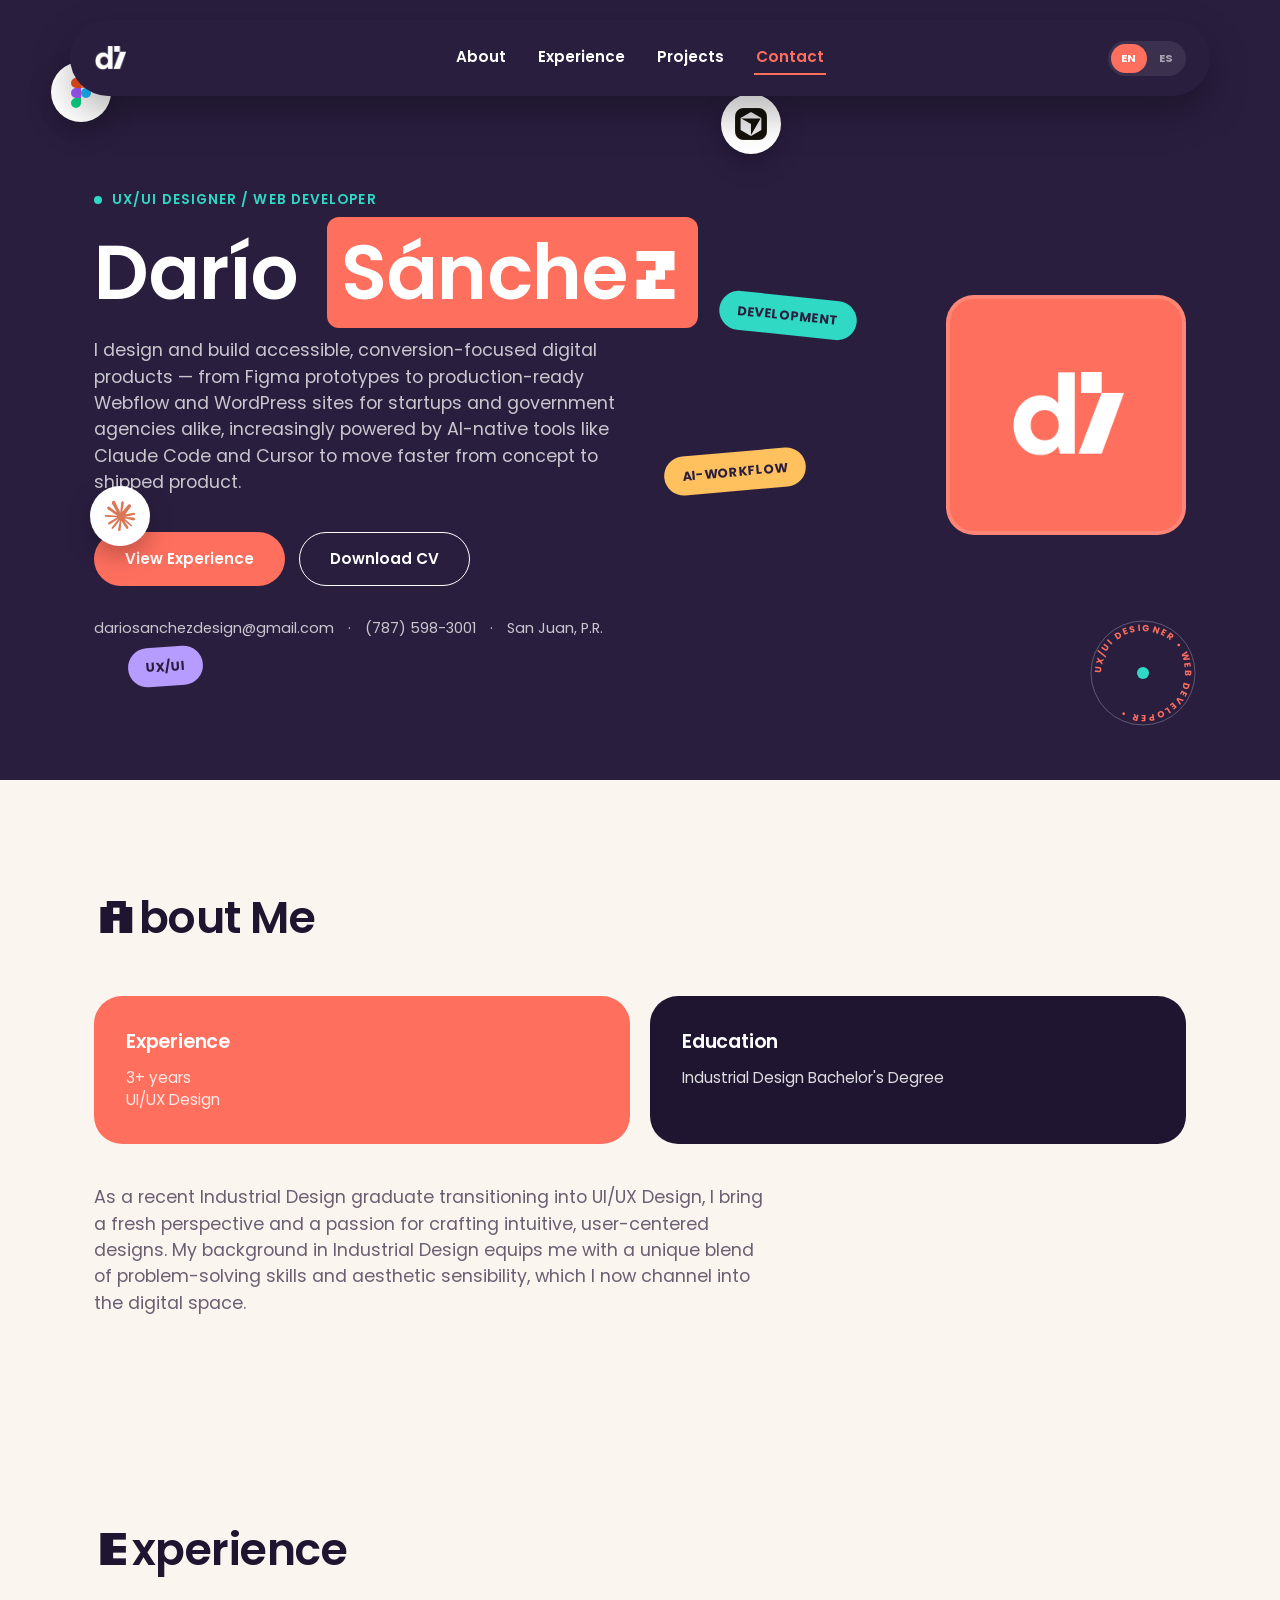
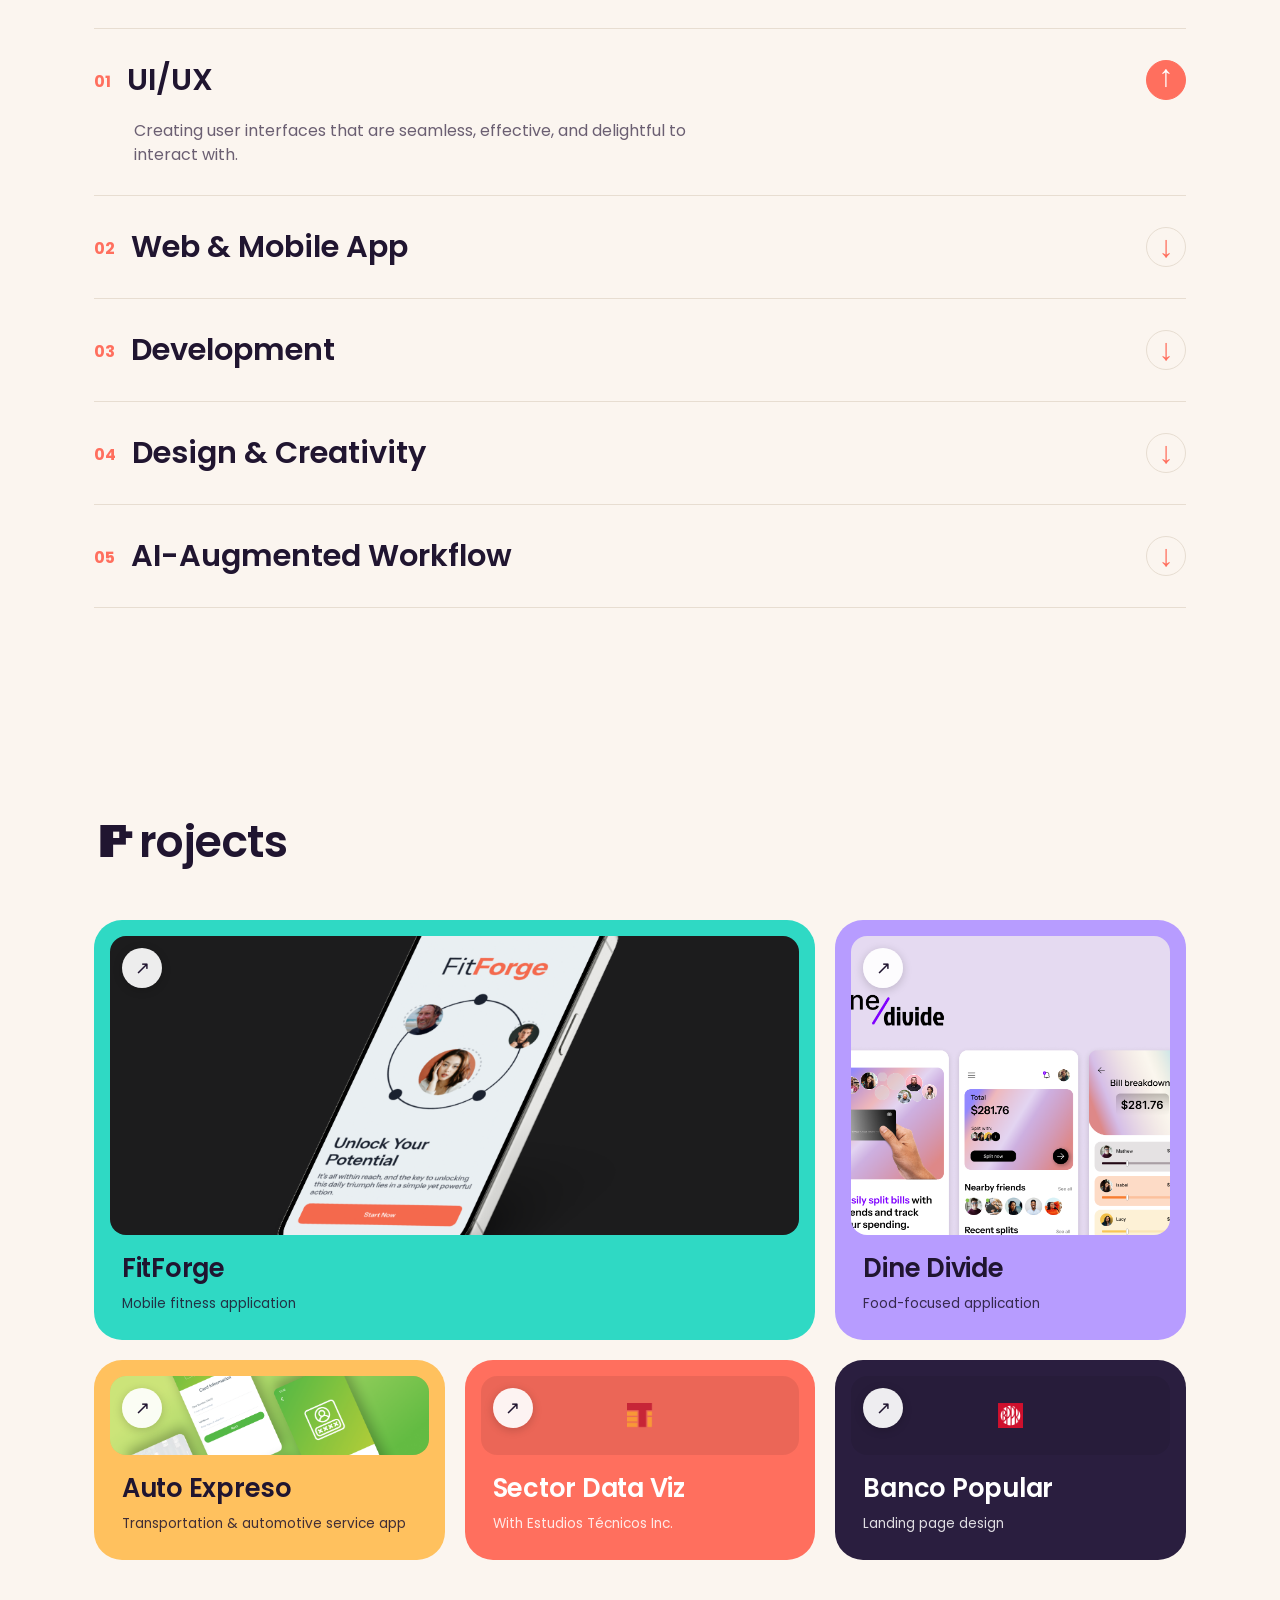
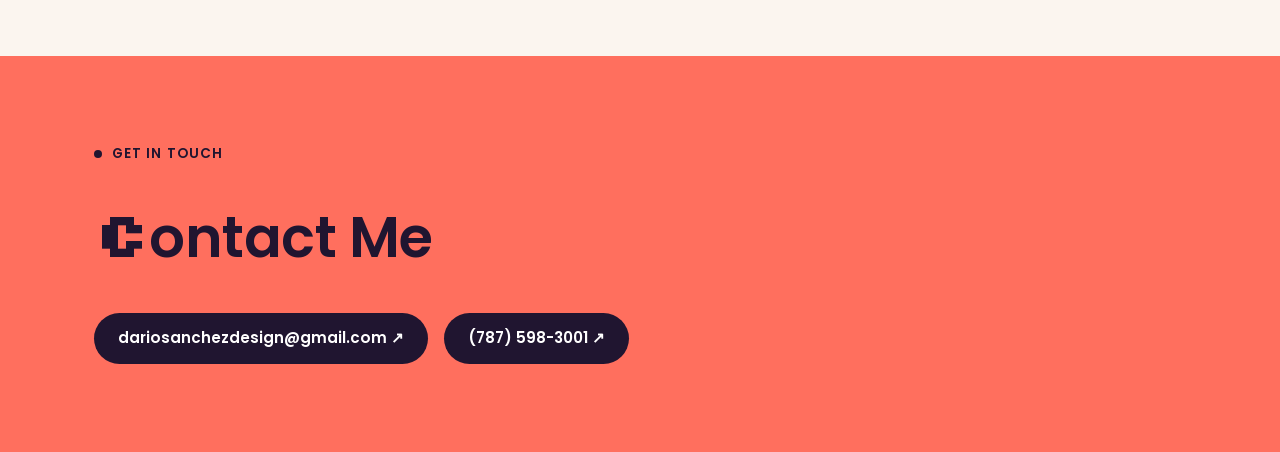
==== index.html @ 2b6761ba "Update experience stat to 3+ years" ====
<!DOCTYPE html>
<html lang="en">
<head>
<meta charset="UTF-8">
<meta name="viewport" content="width=device-width, initial-scale=1.0">
<title>Darío Sánchez — UX/UI Designer &amp; Web Developer</title>
<meta name="description" content="Portfolio of Darío Sánchez, UX/UI Designer and Web Developer.">
<link rel="icon" href="assets/logo.png">
<link rel="preconnect" href="https://fonts.googleapis.com">
<link rel="preconnect" href="https://fonts.gstatic.com" crossorigin>
<link href="https://fonts.googleapis.com/css2?family=Poppins:wght@400;500;600;700;800&family=Silkscreen:wght@400;700&display=swap" rel="stylesheet">
<link rel="stylesheet" href="css/style.css">
</head>
<body>

<header class="site-header" id="top">
  <div class="container header-inner">
    <a href="#top" class="logo"><img src="assets/logo.png" alt="Darío Sánchez logo"></a>
    <nav class="nav" id="nav">
      <a href="#about" data-nav data-i18n="nav.about" data-i18n-roll><span class="nav-clip"><span class="nav-roll"><span class="nav-line">About</span><span class="nav-line nav-line--dim">About</span></span></span></a>
      <a href="#experience" data-nav data-i18n="nav.experience" data-i18n-roll><span class="nav-clip"><span class="nav-roll"><span class="nav-line">Experience</span><span class="nav-line nav-line--dim">Experience</span></span></span></a>
      <a href="#projects" data-nav data-i18n="nav.projects" data-i18n-roll><span class="nav-clip"><span class="nav-roll"><span class="nav-line">Projects</span><span class="nav-line nav-line--dim">Projects</span></span></span></a>
      <a href="#contact" data-nav data-i18n="nav.contact" data-i18n-roll><span class="nav-clip"><span class="nav-roll"><span class="nav-line">Contact</span><span class="nav-line nav-line--dim">Contact</span></span></span></a>
    </nav>
    <div class="header-actions">
      <div class="lang-switch" role="group" aria-label="Language">
        <button type="button" class="lang-btn active" data-lang="en">EN</button>
        <button type="button" class="lang-btn" data-lang="es">ES</button>
      </div>
      <button class="menu-toggle" id="menuToggle" aria-label="Toggle menu" aria-expanded="false">
        <span></span><span></span><span></span>
      </button>
    </div>
  </div>
</header>

<main>
  <section class="hero">
    <div class="container hero-grid">
      <div class="hero-content">
        <p class="eyebrow"><span class="dot"></span><span data-i18n="hero.eyebrow">UX/UI Designer / Web Developer</span></p>
        <h1>Darío <span class="highlight">Sánche<span class="win95-letter">z</span></span></h1>
        <p class="hero-copy" data-i18n="hero.copy">
          I design and build accessible, conversion-focused digital products — from Figma
          prototypes to production-ready Webflow and WordPress sites for startups and
          government agencies alike, increasingly powered by AI-native tools like Claude
          Code and Cursor to move faster from concept to shipped product.
        </p>
        <div class="hero-actions">
          <a class="btn btn-primary" href="#experience" data-i18n="hero.cta.experience">View Experience</a>
          <a class="btn btn-outline" href="assets/Dario-Sanchez-CV.pdf" target="_blank" rel="noopener" data-i18n="hero.cta.cv">Download CV</a>
        </div>
        <div class="hero-meta">
          <a href="mailto:dariosanchezdesign@gmail.com">dariosanchezdesign@gmail.com</a>
          <span class="sep">·</span>
          <a href="tel:+17875983001">(787) 598-3001</a>
          <span class="sep">·</span>
          <span>San Juan, P.R.</span>
        </div>
      </div>
      <div class="hero-photo"><img src="assets/logo.png" alt="Darío Sánchez logo"></div>
    </div>

    <div aria-hidden="true">
      <span class="badge badge-icon badge-1"><img src="assets/icons/figma-logo.svg" alt=""></span>
      <span class="badge badge-icon badge-2"><img src="assets/icons/cursor-logo.svg" alt=""></span>
      <span class="badge badge-pill badge-3">UX/UI</span>
      <span class="badge badge-icon badge-4"><img src="assets/icons/claude-logo.svg" alt=""></span>
      <span class="badge badge-pill badge-5">DEVELOPMENT</span>
      <span class="badge badge-pill badge-6">AI-WORKFLOW</span>
      <div class="badge badge-circle">
        <svg viewBox="0 0 120 120">
          <circle class="ring" cx="60" cy="60" r="52"></circle>
          <circle class="core" cx="60" cy="60" r="6"></circle>
          <path id="circlePath" d="M60,60 m-42,0 a42,42 0 1,1 84,0 a42,42 0 1,1 -84,0" fill="none"></path>
          <text font-size="9" font-weight="700" letter-spacing="1.5">
            <textPath href="#circlePath">UX/UI DESIGNER • WEB DEVELOPER • </textPath>
          </text>
        </svg>
      </div>
    </div>
  </section>

  <section class="section" id="about">
    <div class="container">
      <h2 class="section-title" data-i18n="about.title" data-i18n-first><span class="win95-letter">A</span>bout Me</h2>
      <div class="about-grid">
        <div class="stat-card">
          <h3 data-i18n="about.stat.experience.title">Experience</h3>
          <p data-i18n="about.stat.experience.years">3+ years</p>
          <p data-i18n="about.stat.experience.role">UI/UX Design</p>
        </div>
        <div class="stat-card">
          <h3 data-i18n="about.stat.education.title">Education</h3>
          <p data-i18n="about.stat.education.degree">Industrial Design Bachelor's Degree</p>
        </div>
      </div>
      <p class="about-copy" data-i18n="about.copy">As a recent Industrial Design graduate transitioning into UI/UX Design, I bring a fresh perspective and a passion for crafting intuitive, user-centered designs. My background in Industrial Design equips me with a unique blend of problem-solving skills and aesthetic sensibility, which I now channel into the digital space.</p>
    </div>
  </section>

  <section class="section" id="experience">
    <div class="container">
      <h2 class="section-title" data-i18n="experience.title" data-i18n-first><span class="win95-letter">E</span>xperience</h2>
      <div class="services-list">
        <div class="service-item open">
          <button type="button" class="service-header" aria-expanded="true"><span><span class="index">01</span><span data-i18n="experience.01.title">UI/UX</span></span><span class="chev">↓</span></button>
          <div class="service-panel"><div class="service-body"><p data-i18n="experience.01.body">Creating user interfaces that are seamless, effective, and delightful to interact with.</p></div></div>
        </div>
        <div class="service-item">
          <button type="button" class="service-header" aria-expanded="false"><span><span class="index">02</span><span data-i18n="experience.02.title">Web &amp; Mobile App</span></span><span class="chev">↓</span></button>
          <div class="service-panel"><div class="service-body"><p data-i18n="experience.02.body">Turning concepts into outstanding web and mobile application experiences.</p></div></div>
        </div>
        <div class="service-item">
          <button type="button" class="service-header" aria-expanded="false"><span><span class="index">03</span><span data-i18n="experience.03.title">Development</span></span><span class="chev">↓</span></button>
          <div class="service-panel"><div class="service-body"><p data-i18n="experience.03.body">Realizing your vision through cutting-edge technology and modern design innovations.</p></div></div>
        </div>
        <div class="service-item">
          <button type="button" class="service-header" aria-expanded="false"><span><span class="index">04</span><span data-i18n="experience.04.title">Design &amp; Creativity</span></span><span class="chev">↓</span></button>
          <div class="service-panel"><div class="service-body"><p data-i18n="experience.04.body">Creating visually captivating designs that resonate with your audience.</p></div></div>
        </div>
        <div class="service-item">
          <button type="button" class="service-header" aria-expanded="false"><span><span class="index">05</span><span data-i18n="experience.05.title">AI-Augmented Workflow</span></span><span class="chev">↓</span></button>
          <div class="service-panel"><div class="service-body"><p data-i18n="experience.05.body">Pairing design craft with AI-native tools like Figma, Claude Code, and Cursor to move from idea to working product faster — without cutting corners on quality.</p></div></div>
        </div>
      </div>
    </div>
  </section>

  <section class="section" id="projects">
    <div class="container">
      <h2 class="section-title" data-i18n="projects.title" data-i18n-first><span class="win95-letter">P</span>rojects</h2>
      <div class="projects-grid">
        <a class="project-tile" href="projects/fitforge.html">
          <span class="tile-arrow">↗</span>
          <div class="tile-thumb"><img src="assets/projects/fitforge/frame-1.png" alt="FitForge app screen"></div>
          <div class="tile-text"><h3>FitForge</h3><p data-i18n="projects.fitforge.caption">Mobile fitness application</p></div>
        </a>
        <a class="project-tile" href="projects/dine-divide.html">
          <span class="tile-arrow">↗</span>
          <div class="tile-thumb"><img src="assets/projects/dine-divide/frame-1.png" alt="Dine Divide app screen"></div>
          <div class="tile-text"><h3>Dine Divide</h3><p data-i18n="projects.dinedivide.caption">Food-focused application</p></div>
        </a>
        <a class="project-tile" href="projects/auto-expreso.html">
          <span class="tile-arrow">↗</span>
          <div class="tile-thumb"><img src="assets/projects/auto-expreso/frame-1.png" alt="Auto Expreso app screen"></div>
          <div class="tile-text"><h3>Auto Expreso</h3><p data-i18n="projects.autoexpreso.caption">Transportation &amp; automotive service app</p></div>
        </a>
        <a class="project-tile" href="projects/sector-data-viz.html">
          <span class="tile-arrow">↗</span>
          <div class="tile-thumb contain"><img src="assets/projects/sector-data-viz/logo.webp" alt="Estudios Técnicos Inc. logo"></div>
          <div class="tile-text"><h3>Sector Data Viz</h3><p data-i18n="projects.sectordataviz.caption">With Estudios Técnicos Inc.</p></div>
        </a>
        <a class="project-tile" href="projects/banco-popular-landing-page.html">
          <span class="tile-arrow">↗</span>
          <div class="tile-thumb contain"><img src="assets/projects/banco-popular/icon.png" alt="Banco Popular logo"></div>
          <div class="tile-text"><h3>Banco Popular</h3><p data-i18n="projects.bancopopular.caption">Landing page design</p></div>
        </a>
      </div>
    </div>
  </section>
</main>

<footer class="site-footer" id="contact">
  <div class="container footer-inner">
    <p class="eyebrow" style="color: var(--ink);"><span class="dot" style="background: var(--ink);"></span><span data-i18n="footer.eyebrow">Get In Touch</span></p>
    <h2 data-i18n="footer.title" data-i18n-first><span class="win95-letter">C</span>ontact Me</h2>
    <div class="footer-links">
      <a href="mailto:dariosanchezdesign@gmail.com">dariosanchezdesign@gmail.com ↗</a>
      <a href="tel:+17875983001">(787) 598-3001 ↗</a>
    </div>
  </div>
</footer>

<script src="js/main.js"></script>
</body>
</html>
---- css/style.css ----
:root {
  --bg-dark: #2a1e3f;
  --bg-light: #fbf5ef;
  --surface: #ffffff;
  --ink: #201530;
  --text-muted: #6b5f72;
  --text-on-dark: rgba(255, 255, 255, 0.75);
  --border: #e7ddd1;

  --coral: #ff6f5e;
  --coral-dark: #e8503e;
  --teal: #2fd9c4;
  --lavender: #b79cff;
  --amber: #ffc15e;

  --radius-lg: 28px;
  --radius-md: 18px;
  --radius-pill: 999px;
  --container-w: 1140px;

  --font-sans: "Poppins", -apple-system, BlinkMacSystemFont, "Segoe UI", Roboto, Helvetica, Arial, sans-serif;
}

* { box-sizing: border-box; }

html {
  scroll-behavior: smooth;
}

body {
  margin: 0;
  background: var(--bg-light);
  color: var(--ink);
  font-family: var(--font-sans);
  line-height: 1.5;
  -webkit-font-smoothing: antialiased;
}

::selection {
  background: var(--coral);
  color: #fff;
}

.container {
  max-width: var(--container-w);
  margin: 0 auto;
  padding: 0 24px;
}

a {
  color: inherit;
  text-decoration: none;
}

h1, h2, h3 {
  margin: 0;
  font-weight: 600;
  letter-spacing: -0.01em;
}

ul { margin: 0; padding: 0; list-style: none; }

/* Header */
.site-header {
  position: fixed;
  top: 20px;
  left: 0;
  right: 0;
  margin: 0 auto;
  z-index: 50;
  width: calc(100% - 32px);
  max-width: var(--container-w);
  border-radius: var(--radius-pill);
  background: var(--bg-dark);
  box-shadow: 0 16px 40px rgba(0, 0, 0, 0.3);
}

.header-inner {
  display: grid;
  grid-template-columns: 1fr auto 1fr;
  align-items: center;
  height: 76px;
  gap: 32px;
}

.header-inner .logo {
  justify-self: start;
}

.header-actions {
  justify-self: end;
  display: flex;
  align-items: center;
  gap: 12px;
}

.lang-switch {
  display: flex;
  background: rgba(255, 255, 255, 0.08);
  border-radius: var(--radius-pill);
  padding: 3px;
  gap: 2px;
}

.lang-btn {
  border: none;
  background: none;
  color: rgba(255, 255, 255, 0.55);
  font-family: var(--font-sans);
  font-size: 0.7rem;
  font-weight: 700;
  letter-spacing: 0.02em;
  padding: 6px 10px;
  border-radius: var(--radius-pill);
  cursor: pointer;
  transition: background 0.15s ease, color 0.15s ease;
}

.lang-btn:hover {
  color: #fff;
}

.lang-btn.active {
  background: var(--coral);
  color: #fff;
}

.logo img {
  width: 32px;
  height: 32px;
  object-fit: contain;
  filter: invert(1);
  display: block;
}

.nav {
  display: flex;
  gap: 28px;
  justify-self: center;
}

.nav a {
  display: inline-block;
  color: #fff;
  font-size: 0.95rem;
  font-weight: 600;
  padding: 6px 2px;
  border-bottom: 2px solid transparent;
  transition: color 0.15s ease, border-color 0.15s ease;
}

.nav a.active {
  color: var(--coral);
  border-color: var(--coral);
}

.nav-clip {
  display: block;
  overflow: hidden;
  height: 1.3em;
  line-height: 1.3em;
}

.nav-roll {
  display: block;
  transition: transform 0.3s ease;
}

.nav-line {
  display: block;
  line-height: 1.3em;
}

.nav-line--dim {
  opacity: 0.6;
}

.nav a:hover .nav-roll {
  transform: translateY(-50%);
}

.menu-toggle {
  display: none;
  align-items: center;
  justify-content: center;
  gap: 4px;
  flex-direction: column;
  width: 40px;
  height: 40px;
  background: none;
  border: 1px solid rgba(255, 255, 255, 0.25);
  border-radius: var(--radius-md);
  cursor: pointer;
  padding: 0;
}

.menu-toggle span {
  width: 16px;
  height: 2px;
  background: #fff;
  border-radius: 1px;
}

/* Buttons */
.btn {
  display: inline-flex;
  align-items: center;
  justify-content: center;
  gap: 8px;
  padding: 15px 30px;
  border-radius: var(--radius-pill);
  font-size: 0.95rem;
  font-weight: 600;
  font-family: var(--font-sans);
  white-space: nowrap;
  border: 1.5px solid transparent;
  transition: transform 0.15s ease, background 0.15s ease, opacity 0.15s ease;
}

.btn:hover { transform: translateY(-2px); }

.btn-primary {
  background: var(--coral);
  color: #fff;
}
.btn-primary:hover { background: var(--coral-dark); }

.btn-outline {
  border-color: currentColor;
  color: inherit;
}

/* Hero */
.hero {
  position: relative;
  background: var(--bg-dark);
  color: #fff;
  padding: 190px 0 140px;
  overflow: hidden;
}

main > .section:first-child {
  padding-top: 140px;
}

.hero-grid {
  display: flex;
  align-items: center;
  justify-content: space-between;
  gap: 48px;
  position: relative;
  z-index: 2;
}

.hero-content {
  flex: 1;
  min-width: 0;
}

.eyebrow {
  display: flex;
  align-items: center;
  color: var(--teal);
  font-size: 0.85rem;
  font-weight: 600;
  text-transform: uppercase;
  letter-spacing: 0.08em;
  margin: 0 0 20px;
}

.eyebrow .dot {
  width: 8px;
  height: 8px;
  border-radius: 50%;
  background: var(--teal);
  margin-right: 10px;
}

.hero h1 {
  font-size: clamp(2.75rem, 6.5vw, 4.75rem);
  line-height: 1.05;
  font-weight: 600;
  margin-bottom: 24px;
}

.hero h1 .highlight {
  background: var(--coral);
  padding: 2px 14px;
  margin-left: 0.15em;
  border-radius: 12px;
  box-decoration-break: clone;
  -webkit-box-decoration-break: clone;
}

.win95-letter {
  font-family: "Silkscreen", monospace;
  font-weight: 700;
  font-size: 1.15em;
}

.hero h1 .win95-letter {
  font-size: 1em;
}

.hero-copy {
  max-width: 540px;
  color: var(--text-on-dark);
  font-size: 1.1rem;
  margin: 0 0 36px;
}

.hero-actions {
  display: flex;
  gap: 14px;
  flex-wrap: wrap;
  margin-bottom: 32px;
}

.hero-meta {
  color: var(--text-on-dark);
  font-size: 0.9rem;
}

.hero-meta a { transition: color 0.15s ease; }
.hero-meta a:hover { color: var(--teal); }

.hero-meta .sep {
  margin: 0 10px;
}

.hero-photo {
  flex: none;
  width: 240px;
  height: 240px;
  border-radius: var(--radius-lg);
  display: flex;
  align-items: center;
  justify-content: center;
  background: var(--coral);
  border: 4px solid rgba(255, 255, 255, 0.15);
}

.hero-photo img {
  width: 50%;
  height: 50%;
  object-fit: contain;
  filter: brightness(0) invert(1);
  display: block;
}

/* Decorative badges */
.badge {
  position: absolute;
  z-index: 5;
  user-select: none;
  pointer-events: none;
}

.badge-pill {
  display: inline-flex;
  align-items: center;
  padding: 10px 18px;
  border-radius: var(--radius-pill);
  font-size: 0.8rem;
  font-weight: 700;
  letter-spacing: 0.03em;
}

.badge-icon {
  width: 60px;
  height: 60px;
  border-radius: 50%;
  background: #fff;
  display: flex;
  align-items: center;
  justify-content: center;
  padding: 14px;
  box-shadow: 0 10px 24px rgba(0, 0, 0, 0.25);
}

.badge-icon img {
  width: 100%;
  height: 100%;
  object-fit: contain;
  display: block;
}

.badge-1 { top: 8%; left: 4%; }
.badge-2 { top: 12%; right: 39%; }
.badge-3 { bottom: 12%; left: 10%; transform: rotate(-4deg); background: var(--lavender); color: var(--bg-dark); }
.badge-4 { bottom: 30%; left: 7%; }
.badge-5 { top: 38%; right: 33%; transform: rotate(6deg); background: var(--teal); color: var(--bg-dark); }
.badge-6 { top: 58%; right: 37%; transform: rotate(-5deg); background: var(--amber); color: var(--bg-dark); }

.badge:not(.badge-circle) {
  pointer-events: auto;
}

.badge:not(.badge-circle):hover {
  animation: badge-wiggle 0.5s ease;
}

@keyframes badge-wiggle {
  0% { transform: rotate(0deg) scale(1); }
  30% { transform: rotate(-14deg) scale(1.08); }
  60% { transform: rotate(10deg) scale(1.06); }
  100% { transform: rotate(0deg) scale(1); }
}

.badge-circle {
  width: 120px;
  height: 120px;
  bottom: 6%;
  right: 6%;
  animation: spin 18s linear infinite;
}

.badge-circle svg { width: 100%; height: 100%; }
.badge-circle text { fill: var(--coral); }
.badge-circle circle.ring { fill: none; stroke: rgba(255, 255, 255, 0.25); stroke-width: 1; }
.badge-circle circle.core { fill: var(--teal); }

@keyframes spin {
  from { transform: rotate(0deg); }
  to { transform: rotate(360deg); }
}

@media (prefers-reduced-motion: reduce) {
  .badge-circle { animation: none; }
}

/* Sections */
.section {
  padding: 96px 0;
}

.section-title {
  font-size: clamp(2rem, 5vw, 2.75rem);
  margin-bottom: 44px;
}

/* About stat cards */
.about-grid {
  display: grid;
  grid-template-columns: repeat(2, 1fr);
  gap: 20px;
  margin-bottom: 40px;
}

.stat-card {
  border-radius: var(--radius-lg);
  padding: 32px;
  color: #fff;
}

.stat-card:nth-child(1) { background: var(--coral); }
.stat-card:nth-child(2) { background: var(--ink); }

.stat-card h3 {
  font-size: 1.2rem;
  margin-bottom: 10px;
}

.stat-card p {
  margin: 0;
  opacity: 0.85;
  font-size: 0.95rem;
}

.about-copy {
  max-width: 680px;
  color: var(--text-muted);
  font-size: 1.1rem;
  margin: 0;
}

/* Services accordion */
.services-list {
  border-top: 1px solid var(--border);
}

.service-item {
  border-bottom: 1px solid var(--border);
  padding: 28px 0;
}

.service-header {
  display: flex;
  align-items: center;
  justify-content: space-between;
  gap: 20px;
  width: 100%;
  border: none;
  background: none;
  padding: 0;
  font-family: var(--font-sans);
  font-size: clamp(1.3rem, 3vw, 1.9rem);
  font-weight: 600;
  color: inherit;
  cursor: pointer;
  text-align: left;
  transition: padding-left 0.2s ease, color 0.2s ease;
}

.service-item:not(.open) .service-header:hover {
  padding-left: 10px;
  color: var(--coral);
}

.service-item:not(.open) .service-header:hover .chev {
  border-color: var(--coral);
  color: var(--coral);
}

.service-item .index {
  color: var(--coral);
  font-weight: 700;
  margin-right: 16px;
  font-size: 1rem;
  vertical-align: middle;
}

.service-item .chev {
  flex: none;
  width: 40px;
  height: 40px;
  border-radius: 50%;
  border: 1.5px solid var(--border);
  display: flex;
  align-items: center;
  justify-content: center;
  color: var(--coral);
  transition: transform 0.2s ease, background 0.2s ease, color 0.2s ease;
}

.service-item.open .chev {
  transform: rotate(180deg);
  background: var(--coral);
  color: #fff;
  border-color: var(--coral);
}

.service-panel {
  display: grid;
  grid-template-rows: 0fr;
  transition: grid-template-rows 0.35s ease;
}

.service-item.open .service-panel {
  grid-template-rows: 1fr;
}

.service-body {
  overflow: hidden;
  min-height: 0;
}

.service-body p {
  padding: 16px 0 0 40px;
  margin: 0;
  color: var(--text-muted);
  font-size: 1rem;
  max-width: 640px;
  opacity: 0;
  transform: translateY(-6px);
  transition: opacity 0.25s ease 0.05s, transform 0.25s ease 0.05s;
}

.service-item.open .service-body p {
  opacity: 1;
  transform: translateY(0);
}

/* Projects masonry */
.projects-grid {
  display: grid;
  grid-template-columns: repeat(3, 1fr);
  grid-auto-rows: 200px;
  gap: 20px;
}

.project-tile {
  position: relative;
  border-radius: var(--radius-lg);
  padding: 16px;
  display: flex;
  flex-direction: column;
  color: #fff;
  overflow: hidden;
  transition: transform 0.3s ease, box-shadow 0.3s ease;
}

.project-tile:hover,
.project-tile:focus-visible {
  transform: translateY(-8px);
  box-shadow: 0 20px 40px rgba(32, 21, 48, 0.25);
}

.project-tile:hover .tile-thumb img {
  transform: scale(1.06);
}

.project-tile:hover .tile-arrow {
  transform: translate(3px, -3px);
}

.project-tile:nth-child(1) { grid-column: span 2; grid-row: span 2; background: var(--teal); color: var(--ink); }
.project-tile:nth-child(2) { grid-row: span 2; background: var(--lavender); color: var(--ink); }
.project-tile:nth-child(3) { background: var(--amber); color: var(--ink); }
.project-tile:nth-child(4) { background: var(--coral); }
.project-tile:nth-child(5) { background: var(--bg-dark); }

.tile-thumb {
  flex: 1;
  min-height: 0;
  border-radius: 16px;
  overflow: hidden;
  background: rgba(0, 0, 0, 0.08);
}

.tile-thumb img {
  width: 100%;
  height: 100%;
  object-fit: cover;
  display: block;
  transition: transform 0.4s ease;
}

.tile-thumb.contain {
  display: flex;
  align-items: center;
  justify-content: center;
  padding: 20px;
}

.tile-thumb.contain img {
  width: auto;
  height: auto;
  max-width: 65%;
  max-height: 65%;
  object-fit: contain;
}

.tile-arrow {
  position: absolute;
  top: 28px;
  left: 28px;
  z-index: 2;
  width: 40px;
  height: 40px;
  border-radius: 50%;
  background: rgba(255, 255, 255, 0.92);
  color: var(--ink);
  box-shadow: 0 2px 10px rgba(0, 0, 0, 0.18);
  display: flex;
  align-items: center;
  justify-content: center;
  font-size: 1.1rem;
  transition: transform 0.3s ease;
}

.project-tile:not(:has(.tile-thumb)) .tile-arrow {
  position: static;
  align-self: flex-start;
  background: none;
  border: 1.5px solid currentColor;
  color: inherit;
  box-shadow: none;
  margin-bottom: auto;
}

.tile-text {
  padding: 14px 12px 10px;
}

.project-tile h3 {
  font-size: clamp(1.2rem, 2.5vw, 1.6rem);
  margin: 0 0 6px;
}

.project-tile p {
  margin: 0;
  font-size: 0.85rem;
  opacity: 0.85;
}

/* Footer */
.site-footer {
  background: var(--coral);
  color: var(--ink);
  padding: 88px 0;
}

.footer-inner h2 {
  font-size: clamp(2.25rem, 6vw, 3.5rem);
  margin: 8px 0 32px;
}

.footer-links {
  display: flex;
  flex-wrap: wrap;
  gap: 16px;
}

.footer-links a {
  display: inline-flex;
  align-items: center;
  gap: 8px;
  background: var(--ink);
  color: #fff;
  font-size: 0.95rem;
  font-weight: 600;
  padding: 14px 24px;
  border-radius: var(--radius-pill);
  transition: transform 0.15s ease;
}

.footer-links a:hover { transform: translateY(-2px); }

/* Project detail pages */
.back-link {
  display: inline-flex;
  align-items: center;
  gap: 8px;
  color: var(--text-muted);
  font-size: 0.9rem;
  font-weight: 600;
  margin-bottom: 28px;
}

.back-link:hover { color: var(--ink); }

.project-detail-head {
  margin-bottom: 40px;
}

.project-detail-head h1 {
  font-size: clamp(2.25rem, 6vw, 3.25rem);
  margin-bottom: 12px;
}

.project-detail-head p {
  color: var(--text-muted);
  font-size: 1.05rem;
  margin: 0;
}

.placeholder-box {
  border: 1.5px dashed var(--border);
  border-radius: var(--radius-lg);
  padding: 64px 24px;
  text-align: center;
  color: var(--text-muted);
  font-size: 0.95rem;
  background: var(--surface);
}

.case-study-frames {
  display: flex;
  flex-direction: column;
  gap: 20px;
}

.case-study-frames img {
  display: block;
  width: 100%;
  height: auto;
  border-radius: var(--radius-lg);
}

/* Responsive */
@media (max-width: 860px) {
  .projects-grid { grid-template-columns: repeat(2, 1fr); }
  .project-tile:nth-child(1) { grid-column: span 2; }
  .project-tile:nth-child(2) { grid-column: span 2; grid-row: span 1; }
}

@media (max-width: 720px) {
  .header-inner {
    display: flex;
    justify-content: space-between;
  }

  .menu-toggle { display: flex; }

  .nav {
    position: fixed;
    left: 0;
    right: 0;
    bottom: 0;
    width: 100%;
    z-index: 60;
    display: flex;
    flex-direction: column;
    gap: 22px;
    background: var(--bg-dark);
    padding: 48px 32px calc(48px + env(safe-area-inset-bottom, 0px));
    border-radius: 28px 28px 0 0;
    box-shadow: 0 -20px 50px rgba(0, 0, 0, 0.35);
    transform: translateY(100%);
    transition: transform 0.35s ease;
    pointer-events: none;
  }

  .header-inner.menu-open .nav {
    transform: translateY(0);
    pointer-events: auto;
  }

  .nav a {
    font-size: 1.6rem;
  }

  .hero-grid { flex-direction: column; }
  .hero-photo { width: 160px; height: 160px; }
  .badge { display: none; }
  .about-grid { grid-template-columns: 1fr; }
  .projects-grid { grid-template-columns: 1fr; grid-auto-rows: 220px; }
  .project-tile:nth-child(1),
  .project-tile:nth-child(2) { grid-column: span 1; grid-row: span 1; }

  .hero h1 {
    white-space: nowrap;
    font-size: clamp(1.8rem, 9vw, 2.75rem);
  }
}
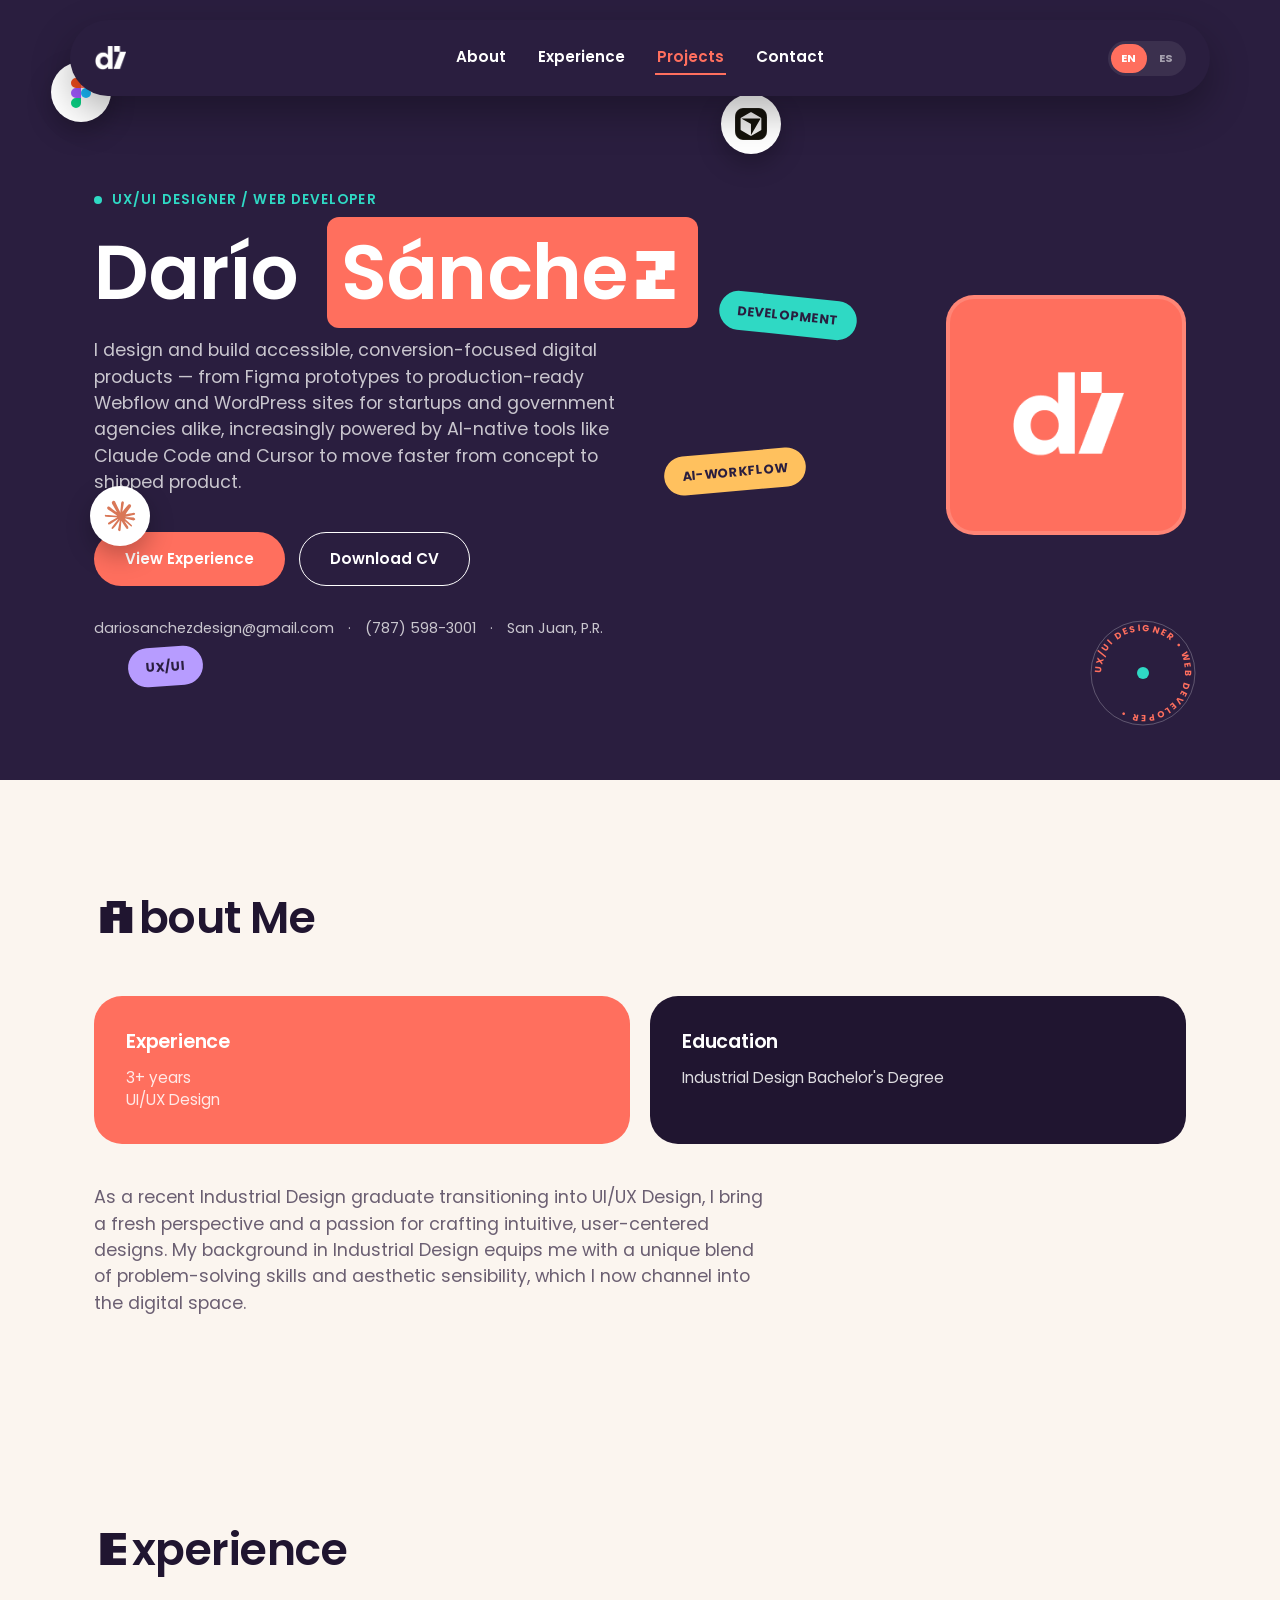
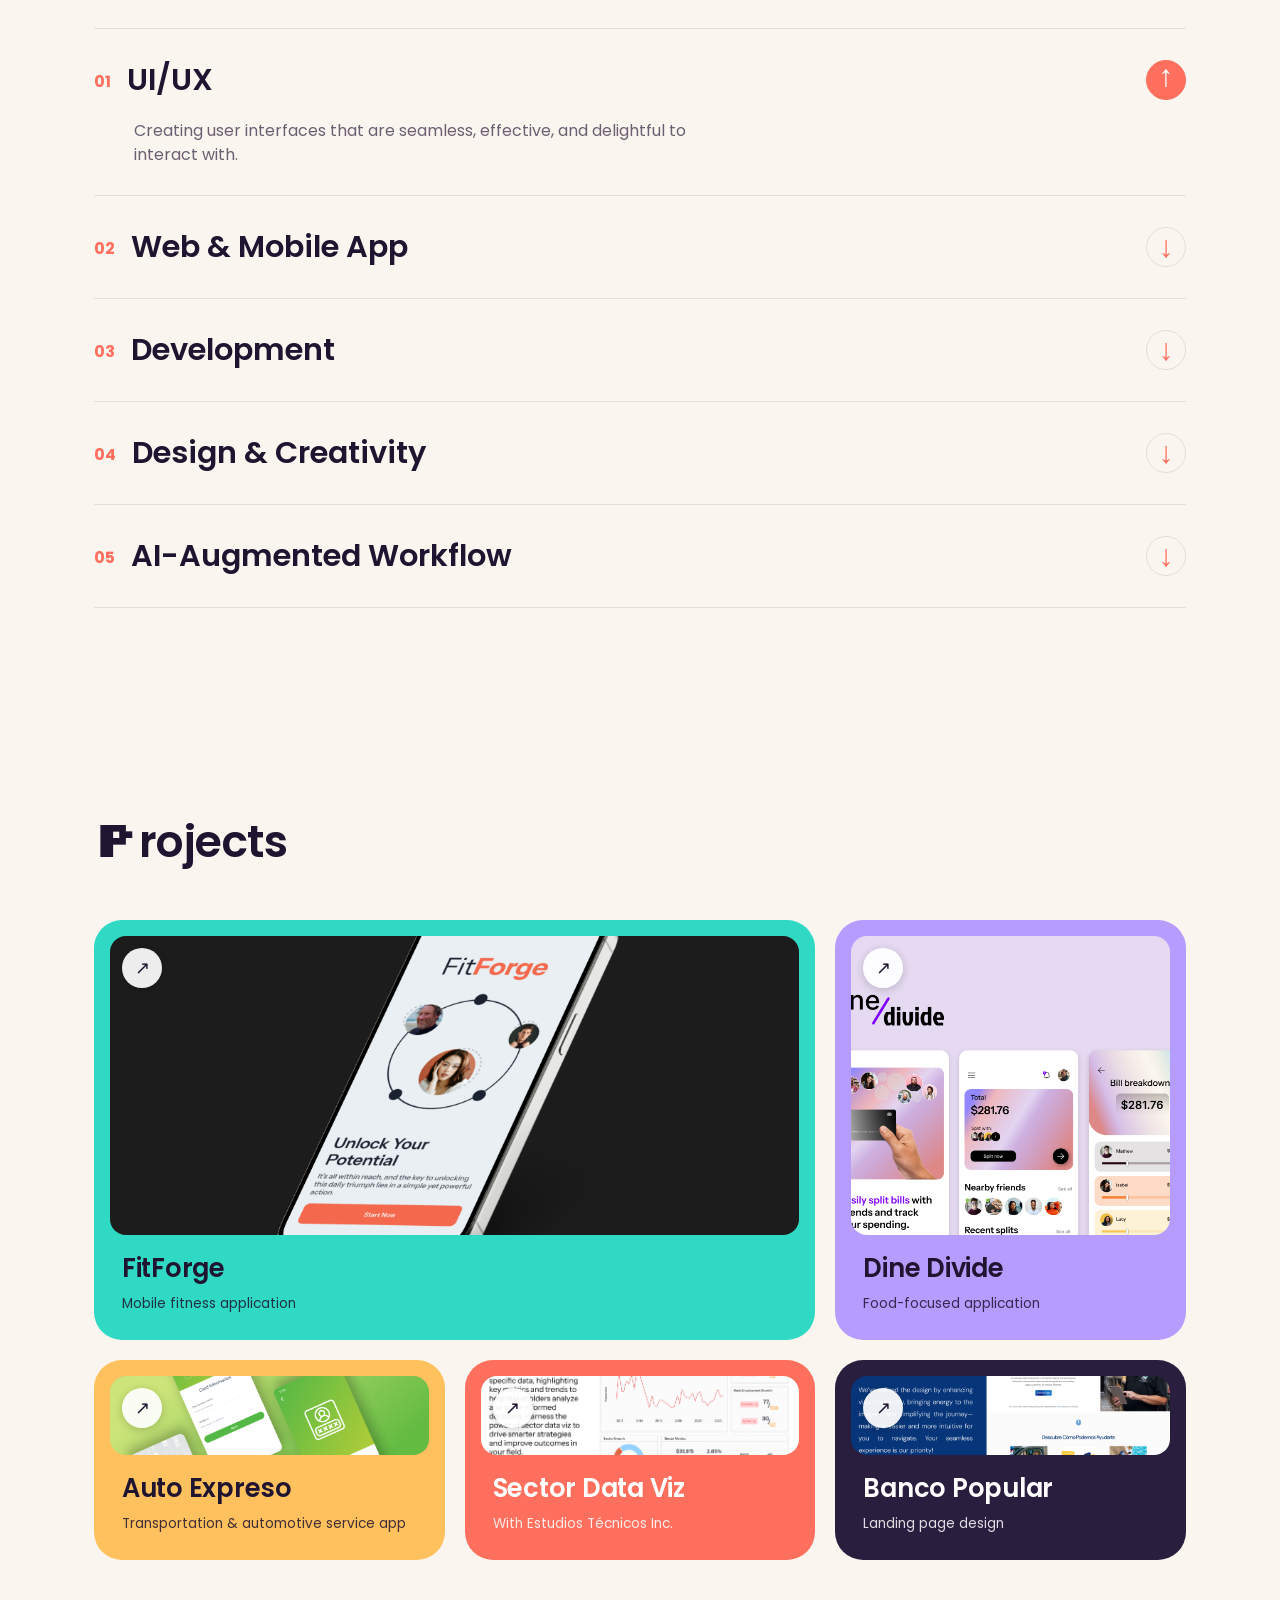
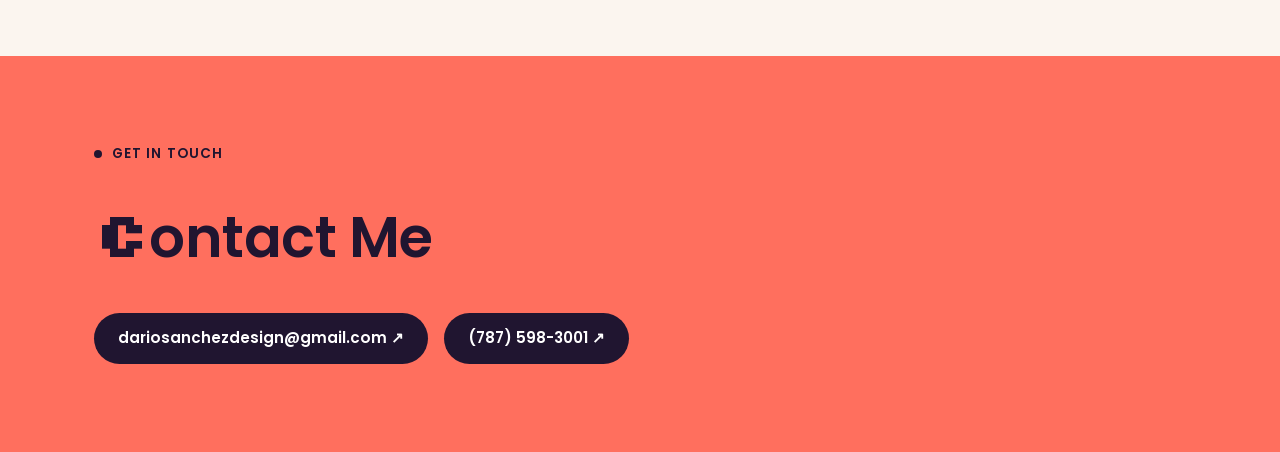
==== commit 3b05d43d: "Use real screenshot thumbnails for Sector Data Viz and Banco Popular cards" ====
--- a/index.html
+++ b/index.html
@@ -148,12 +148,12 @@
         </a>
         <a class="project-tile" href="projects/sector-data-viz.html">
           <span class="tile-arrow">↗</span>
-          <div class="tile-thumb contain"><img src="assets/projects/sector-data-viz/logo.webp" alt="Estudios Técnicos Inc. logo"></div>
+          <div class="tile-thumb"><img src="assets/projects/sector-data-viz/frame-2.png" alt="Sector Data Viz dashboard screen"></div>
           <div class="tile-text"><h3>Sector Data Viz</h3><p data-i18n="projects.sectordataviz.caption">With Estudios Técnicos Inc.</p></div>
         </a>
         <a class="project-tile" href="projects/banco-popular-landing-page.html">
           <span class="tile-arrow">↗</span>
-          <div class="tile-thumb contain"><img src="assets/projects/banco-popular/icon.png" alt="Banco Popular logo"></div>
+          <div class="tile-thumb"><img src="assets/projects/banco-popular/frame-2.png" alt="Banco Popular landing page screen"></div>
           <div class="tile-text"><h3>Banco Popular</h3><p data-i18n="projects.bancopopular.caption">Landing page design</p></div>
         </a>
       </div>
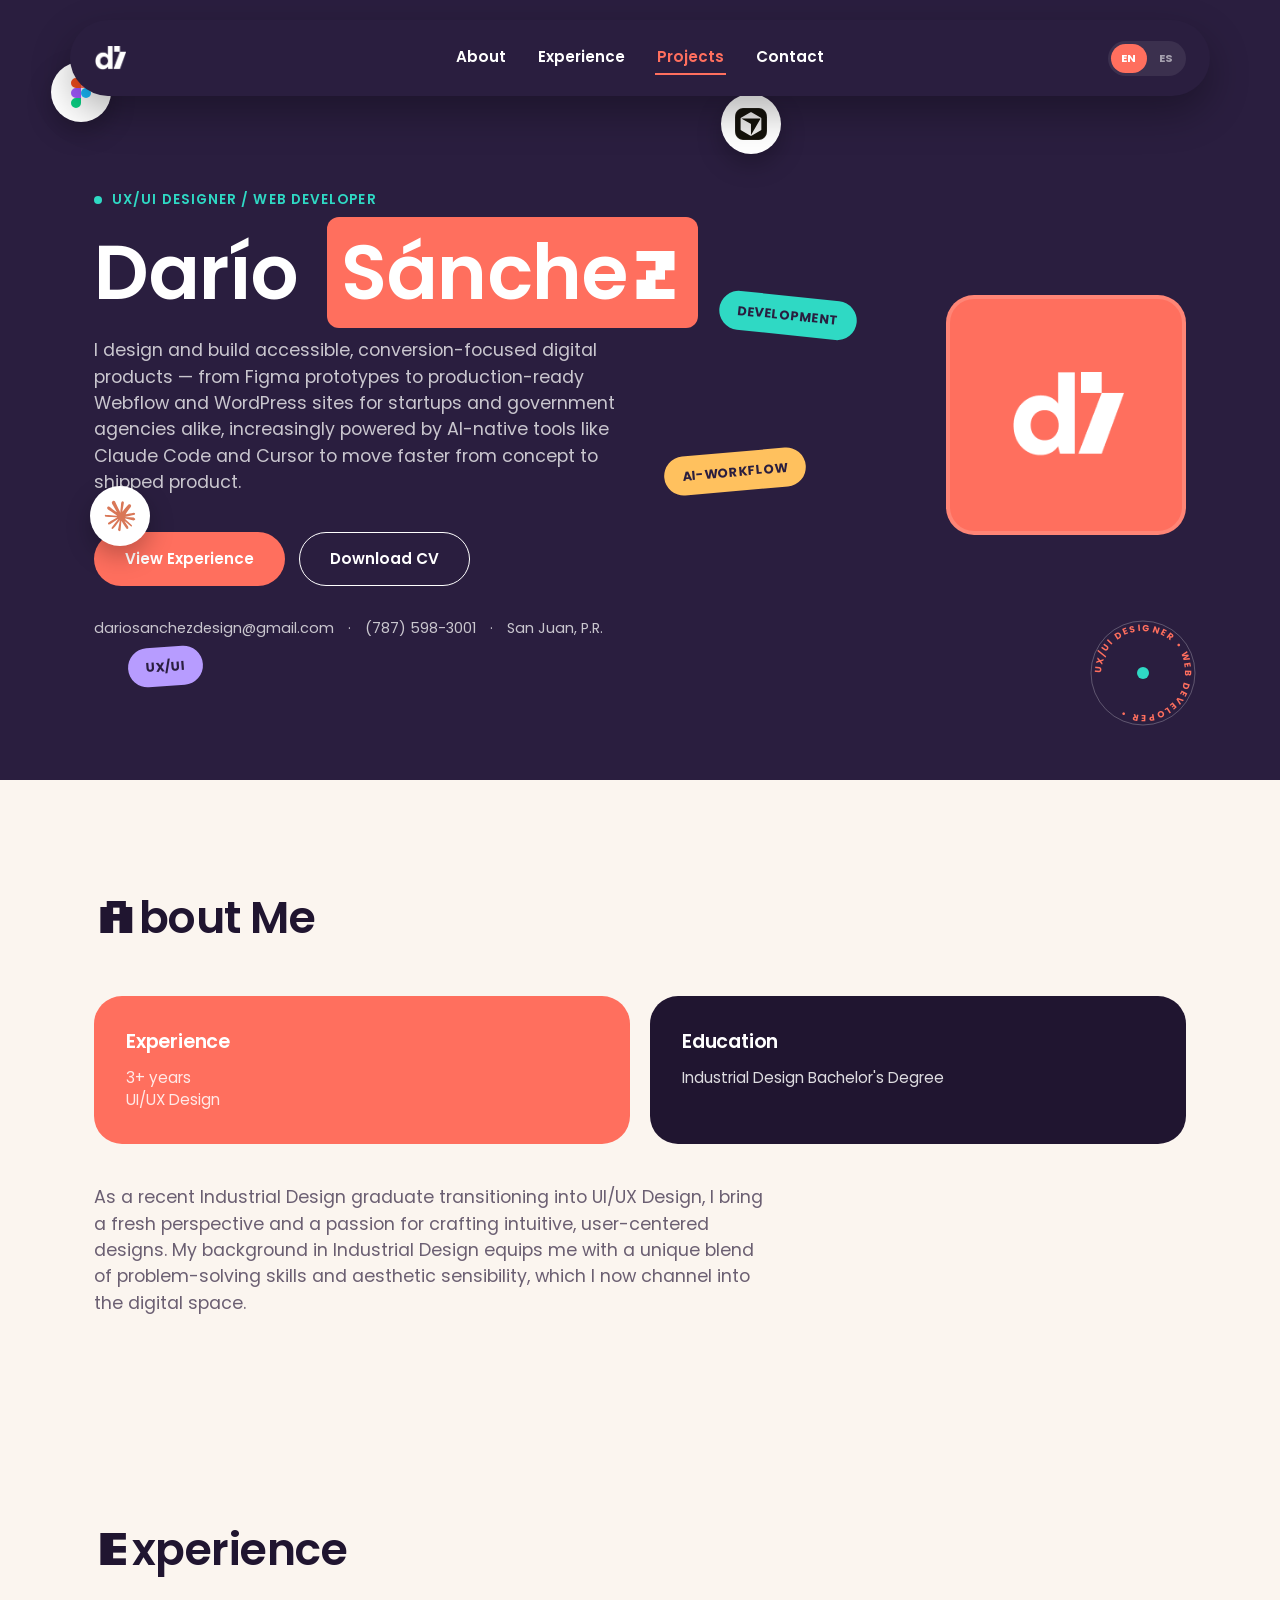
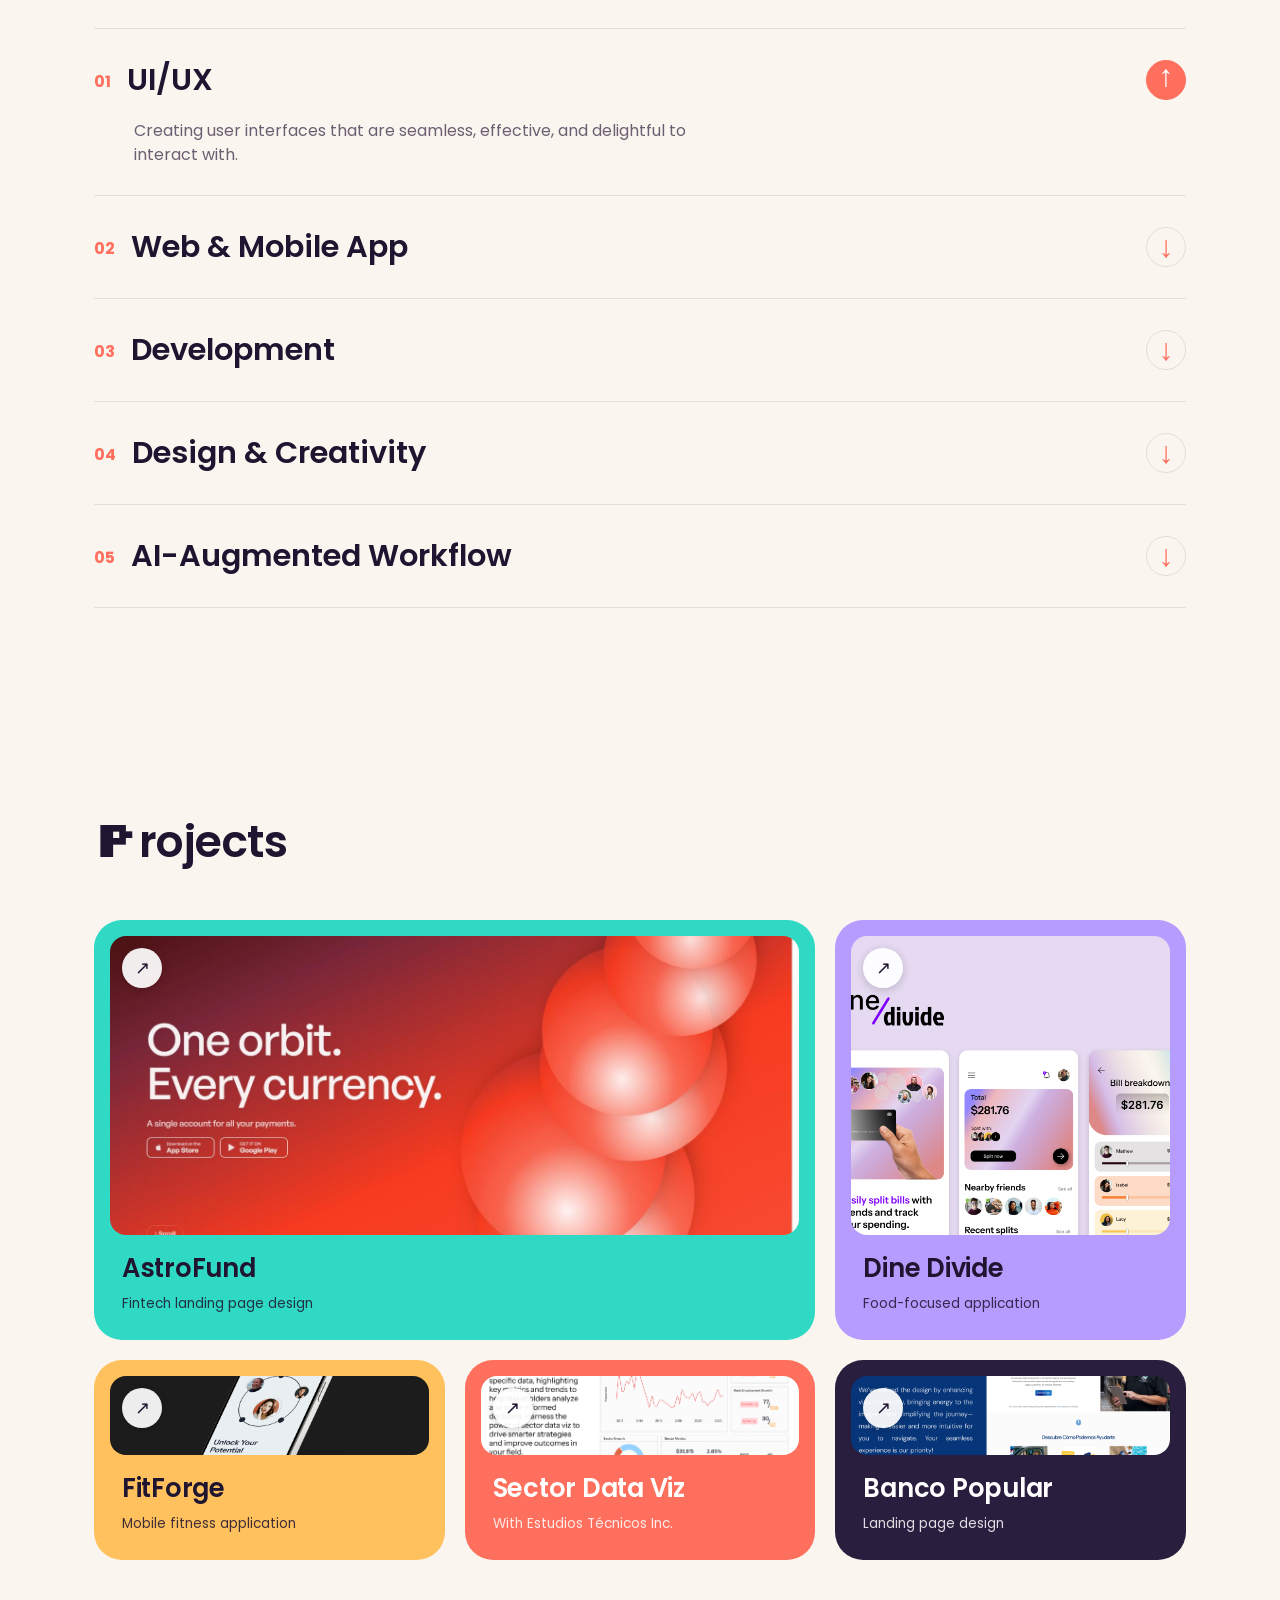
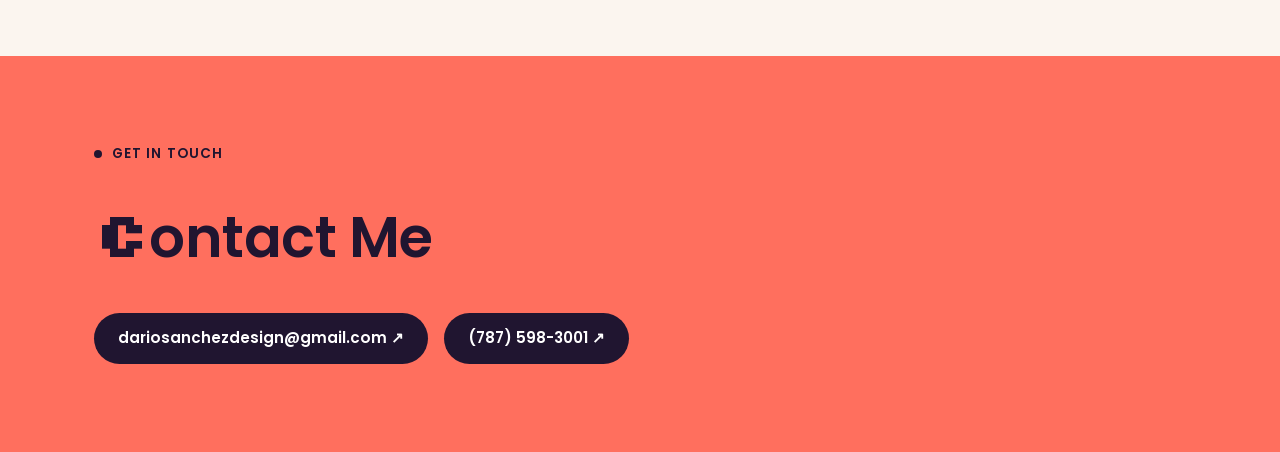
==== commit 3f3e95f2: "Replace Auto Expreso with AstroFund, swap with FitForge grid position" ====
--- a/index.html
+++ b/index.html
@@ -131,20 +131,20 @@
     <div class="container">
       <h2 class="section-title" data-i18n="projects.title" data-i18n-first><span class="win95-letter">P</span>rojects</h2>
       <div class="projects-grid">
-        <a class="project-tile" href="projects/fitforge.html">
+        <a class="project-tile" href="projects/astrofund.html">
           <span class="tile-arrow">↗</span>
-          <div class="tile-thumb"><img src="assets/projects/fitforge/frame-1.png" alt="FitForge app screen"></div>
-          <div class="tile-text"><h3>FitForge</h3><p data-i18n="projects.fitforge.caption">Mobile fitness application</p></div>
+          <div class="tile-thumb"><img src="assets/projects/astrofund/frame-1.jpg" alt="AstroFund hero screen"></div>
+          <div class="tile-text"><h3>AstroFund</h3><p data-i18n="projects.astrofund.caption">Fintech landing page design</p></div>
         </a>
         <a class="project-tile" href="projects/dine-divide.html">
           <span class="tile-arrow">↗</span>
           <div class="tile-thumb"><img src="assets/projects/dine-divide/frame-1.png" alt="Dine Divide app screen"></div>
           <div class="tile-text"><h3>Dine Divide</h3><p data-i18n="projects.dinedivide.caption">Food-focused application</p></div>
         </a>
-        <a class="project-tile" href="projects/auto-expreso.html">
+        <a class="project-tile" href="projects/fitforge.html">
           <span class="tile-arrow">↗</span>
-          <div class="tile-thumb"><img src="assets/projects/auto-expreso/frame-1.png" alt="Auto Expreso app screen"></div>
-          <div class="tile-text"><h3>Auto Expreso</h3><p data-i18n="projects.autoexpreso.caption">Transportation &amp; automotive service app</p></div>
+          <div class="tile-thumb"><img src="assets/projects/fitforge/frame-1.png" alt="FitForge app screen"></div>
+          <div class="tile-text"><h3>FitForge</h3><p data-i18n="projects.fitforge.caption">Mobile fitness application</p></div>
         </a>
         <a class="project-tile" href="projects/sector-data-viz.html">
           <span class="tile-arrow">↗</span>
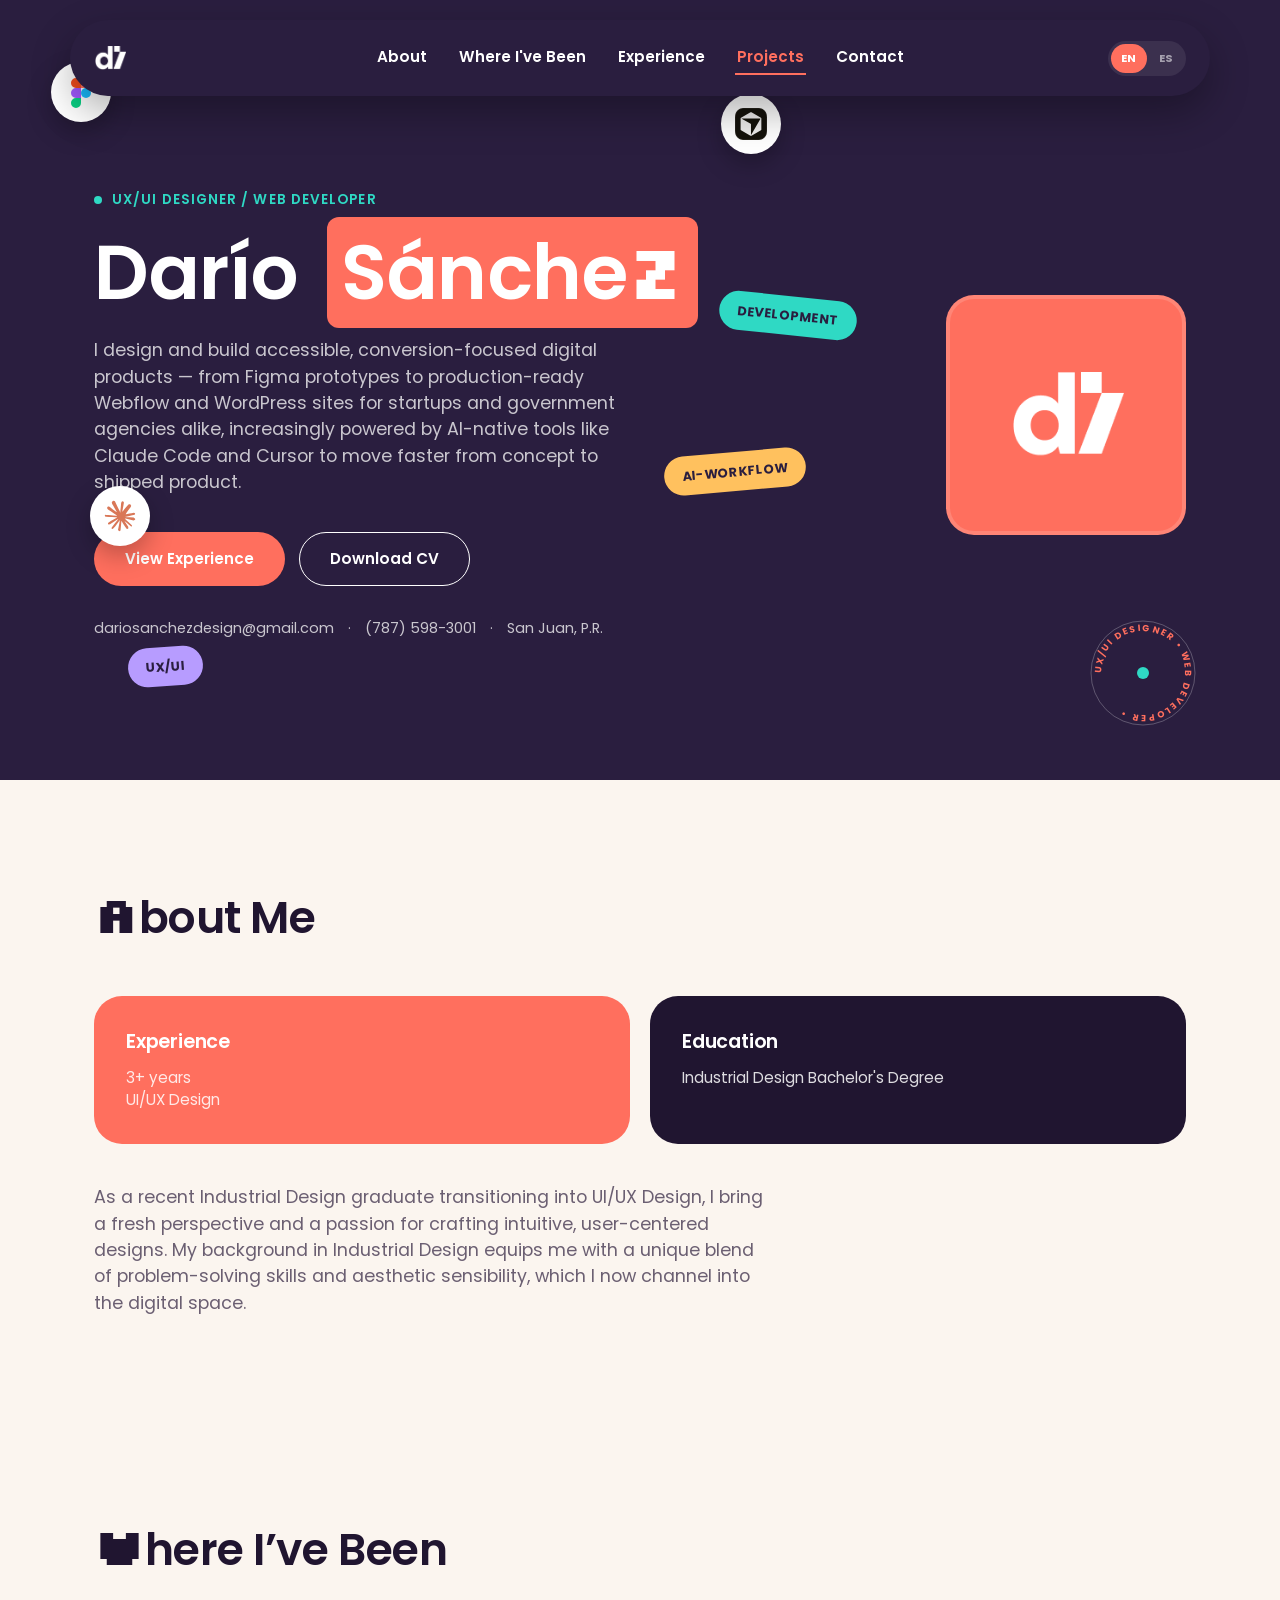
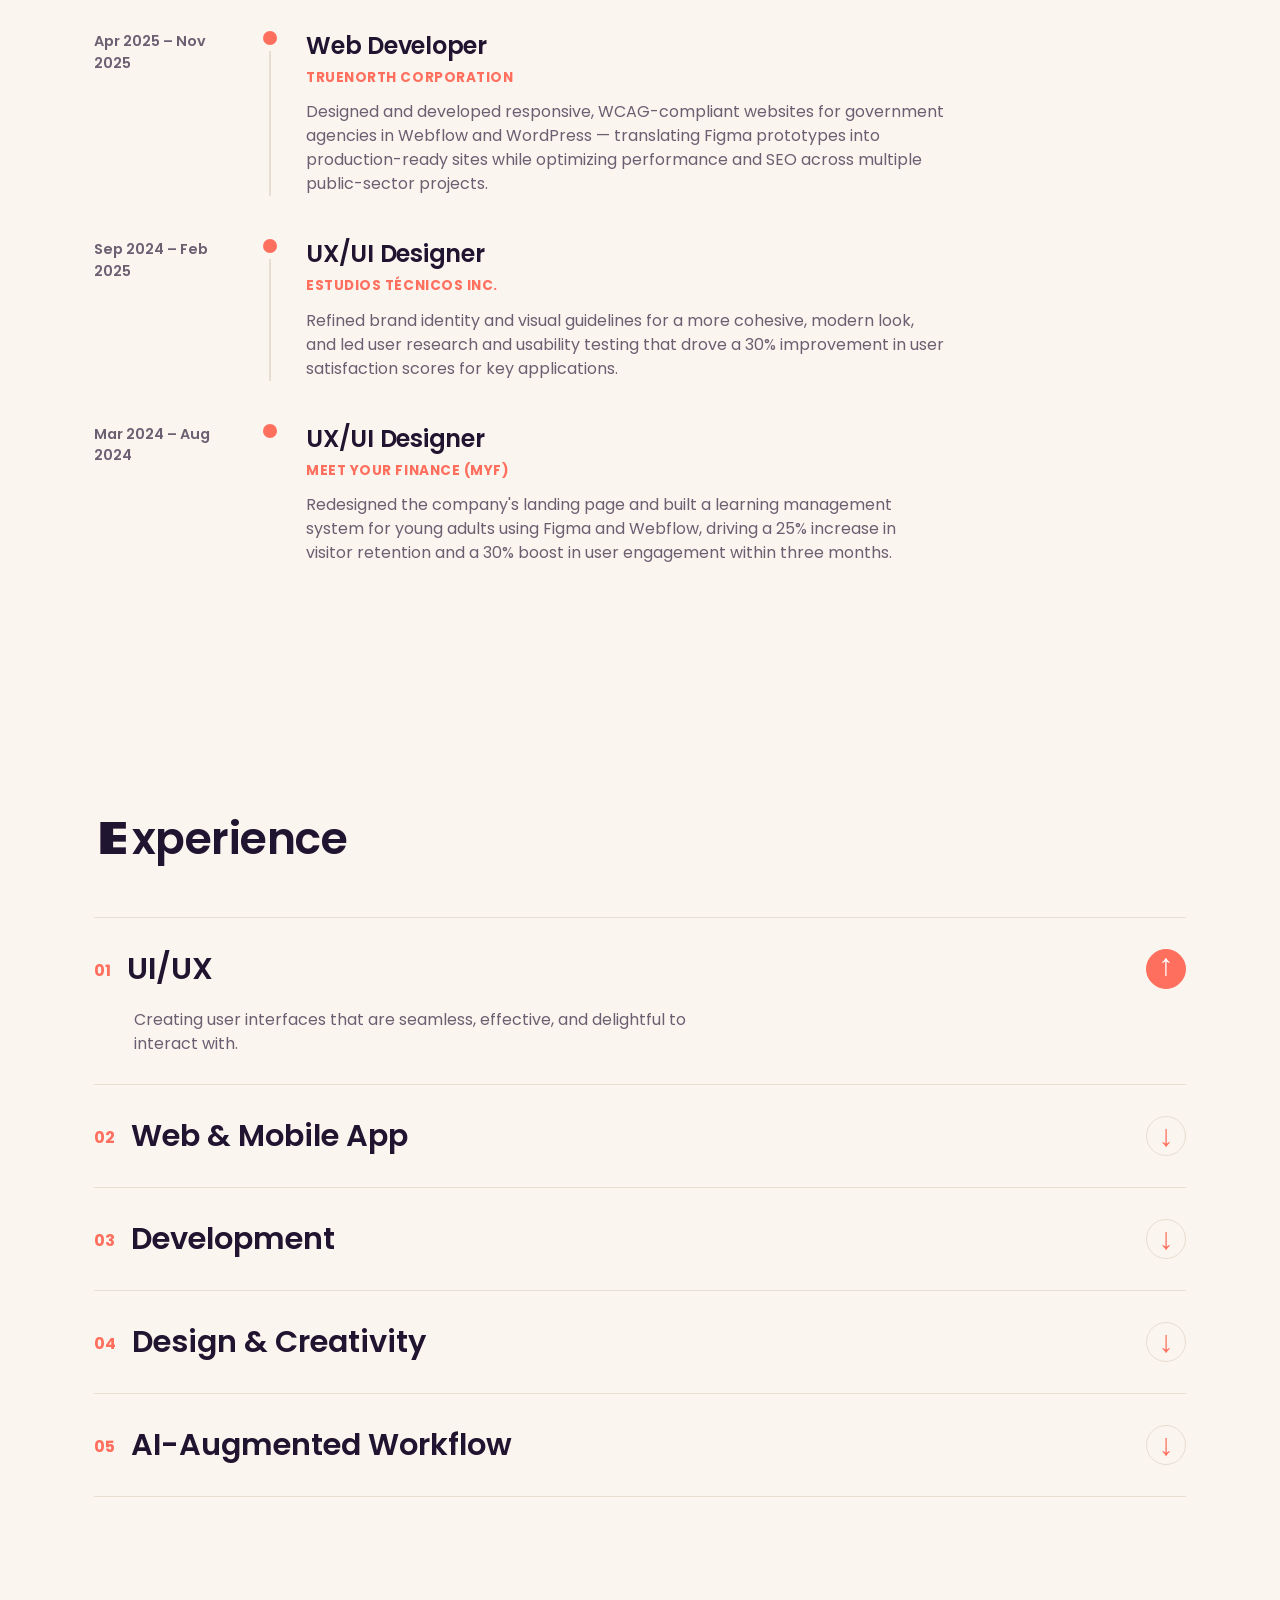
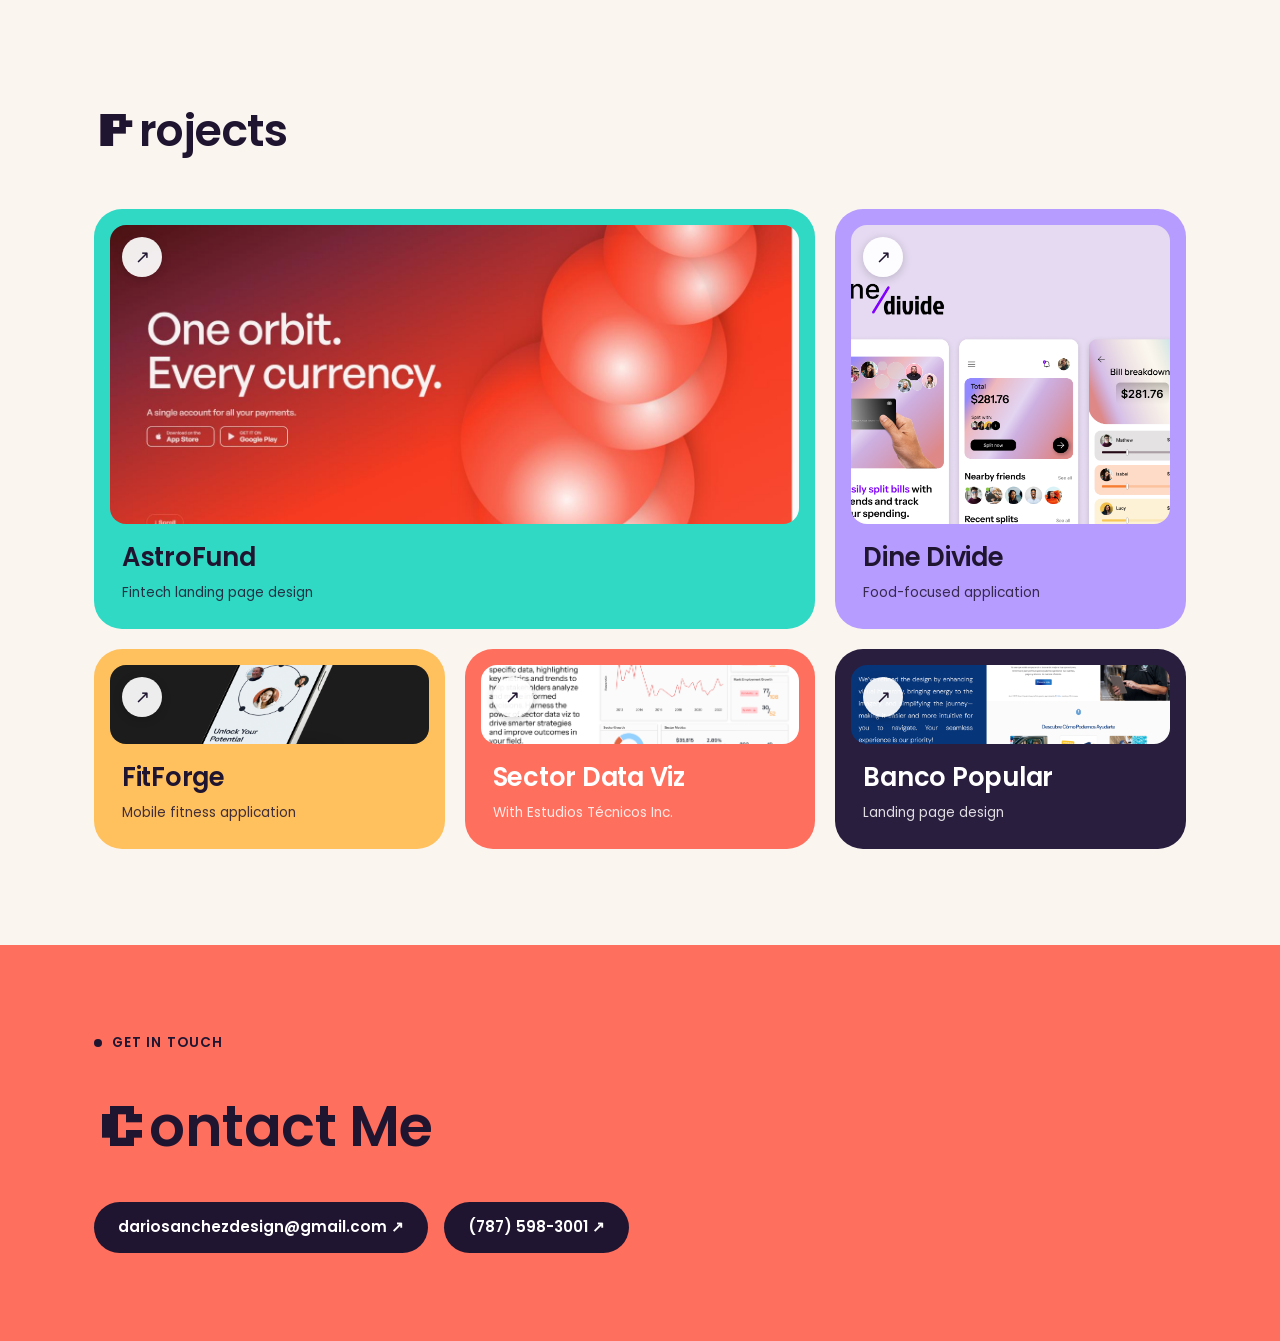
==== commit 160790e0: "Add "Where I've Been" work-history timeline section Brings job history (Truenorth Corporation, Estud" ====
--- a/index.html
+++ b/index.html
@@ -18,6 +18,7 @@
     <a href="#top" class="logo"><img src="assets/logo.png" alt="Darío Sánchez logo"></a>
     <nav class="nav" id="nav">
       <a href="#about" data-nav data-i18n="nav.about" data-i18n-roll><span class="nav-clip"><span class="nav-roll"><span class="nav-line">About</span><span class="nav-line nav-line--dim">About</span></span></span></a>
+      <a href="#journey" data-nav data-i18n="nav.journey" data-i18n-roll><span class="nav-clip"><span class="nav-roll"><span class="nav-line">Where I've Been</span><span class="nav-line nav-line--dim">Where I've Been</span></span></span></a>
       <a href="#experience" data-nav data-i18n="nav.experience" data-i18n-roll><span class="nav-clip"><span class="nav-roll"><span class="nav-line">Experience</span><span class="nav-line nav-line--dim">Experience</span></span></span></a>
       <a href="#projects" data-nav data-i18n="nav.projects" data-i18n-roll><span class="nav-clip"><span class="nav-roll"><span class="nav-line">Projects</span><span class="nav-line nav-line--dim">Projects</span></span></span></a>
       <a href="#contact" data-nav data-i18n="nav.contact" data-i18n-roll><span class="nav-clip"><span class="nav-roll"><span class="nav-line">Contact</span><span class="nav-line nav-line--dim">Contact</span></span></span></a>
@@ -99,6 +100,41 @@
     </div>
   </section>
 
+  <section class="section" id="journey">
+    <div class="container">
+      <h2 class="section-title" data-i18n="journey.title" data-i18n-first><span class="win95-letter">W</span>here I&rsquo;ve Been</h2>
+      <div class="journey-list">
+        <div class="journey-item">
+          <div class="journey-dates" data-i18n="journey.truenorth.dates">Apr 2025 &ndash; Nov 2025</div>
+          <div class="journey-rail"><span class="journey-dot"></span><span class="journey-line"></span></div>
+          <div class="journey-content">
+            <h3 data-i18n="journey.truenorth.role">Web Developer</h3>
+            <p class="journey-company">Truenorth Corporation</p>
+            <p class="journey-desc" data-i18n="journey.truenorth.desc">Designed and developed responsive, WCAG-compliant websites for government agencies in Webflow and WordPress — translating Figma prototypes into production-ready sites while optimizing performance and SEO across multiple public-sector projects.</p>
+          </div>
+        </div>
+        <div class="journey-item">
+          <div class="journey-dates" data-i18n="journey.estudios.dates">Sep 2024 &ndash; Feb 2025</div>
+          <div class="journey-rail"><span class="journey-dot"></span><span class="journey-line"></span></div>
+          <div class="journey-content">
+            <h3 data-i18n="journey.estudios.role">UX/UI Designer</h3>
+            <p class="journey-company">Estudios Técnicos Inc.</p>
+            <p class="journey-desc" data-i18n="journey.estudios.desc">Refined brand identity and visual guidelines for a more cohesive, modern look, and led user research and usability testing that drove a 30% improvement in user satisfaction scores for key applications.</p>
+          </div>
+        </div>
+        <div class="journey-item">
+          <div class="journey-dates" data-i18n="journey.myf.dates">Mar 2024 &ndash; Aug 2024</div>
+          <div class="journey-rail"><span class="journey-dot"></span><span class="journey-line"></span></div>
+          <div class="journey-content">
+            <h3 data-i18n="journey.myf.role">UX/UI Designer</h3>
+            <p class="journey-company">Meet Your Finance (MYF)</p>
+            <p class="journey-desc" data-i18n="journey.myf.desc">Redesigned the company's landing page and built a learning management system for young adults using Figma and Webflow, driving a 25% increase in visitor retention and a 30% boost in user engagement within three months.</p>
+          </div>
+        </div>
+      </div>
+    </div>
+  </section>
+
   <section class="section" id="experience">
     <div class="container">
       <h2 class="section-title" data-i18n="experience.title" data-i18n-first><span class="win95-letter">E</span>xperience</h2>
--- a/css/style.css
+++ b/css/style.css
@@ -474,6 +474,77 @@
   margin: 0;
 }
 
+/* Where I've Been — job history timeline */
+.journey-list {
+  display: flex;
+  flex-direction: column;
+}
+
+.journey-item {
+  display: grid;
+  grid-template-columns: 140px 24px 1fr;
+  grid-template-areas: "dates rail content";
+  column-gap: 24px;
+  padding-bottom: 40px;
+}
+
+.journey-dates {
+  grid-area: dates;
+  padding-top: 3px;
+  color: var(--text-muted);
+  font-size: 0.9rem;
+  font-weight: 600;
+}
+
+.journey-rail {
+  grid-area: rail;
+  display: flex;
+  flex-direction: column;
+  align-items: center;
+  height: 100%;
+}
+
+.journey-dot {
+  flex: none;
+  width: 14px;
+  height: 14px;
+  margin-top: 3px;
+  border-radius: 50%;
+  background: var(--coral);
+}
+
+.journey-line {
+  flex: 1;
+  width: 2px;
+  margin-top: 6px;
+  background: var(--border);
+}
+
+.journey-item:last-child .journey-line {
+  background: none;
+}
+
+.journey-content h3 {
+  font-size: clamp(1.2rem, 2.5vw, 1.5rem);
+  margin-bottom: 4px;
+}
+
+.journey-company {
+  color: var(--coral);
+  font-size: 0.85rem;
+  font-weight: 700;
+  text-transform: uppercase;
+  letter-spacing: 0.04em;
+  margin: 0 0 12px;
+}
+
+.journey-desc {
+  max-width: 640px;
+  color: var(--text-muted);
+  font-size: 1rem;
+  margin: 0;
+}
+
 /* Services accordion */
 .services-list {
   border-top: 1px solid var(--border);
@@ -761,7 +832,8 @@
   gap: 20px;
 }
 
-.case-study-frames img {
+.case-study-frames img,
+.case-study-frames video {
   display: block;
   width: 100%;
   height: auto;
@@ -815,6 +887,14 @@
   .hero-photo { width: 160px; height: 160px; }
   .badge { display: none; }
   .about-grid { grid-template-columns: 1fr; }
+
+  .journey-item {
+    grid-template-columns: 24px 1fr;
+    grid-template-areas:
+      "rail dates"
+      "rail content";
+    row-gap: 4px;
+  }
   .projects-grid { grid-template-columns: 1fr; grid-auto-rows: 220px; }
   .project-tile:nth-child(1),
   .project-tile:nth-child(2) { grid-column: span 1; grid-row: span 1; }
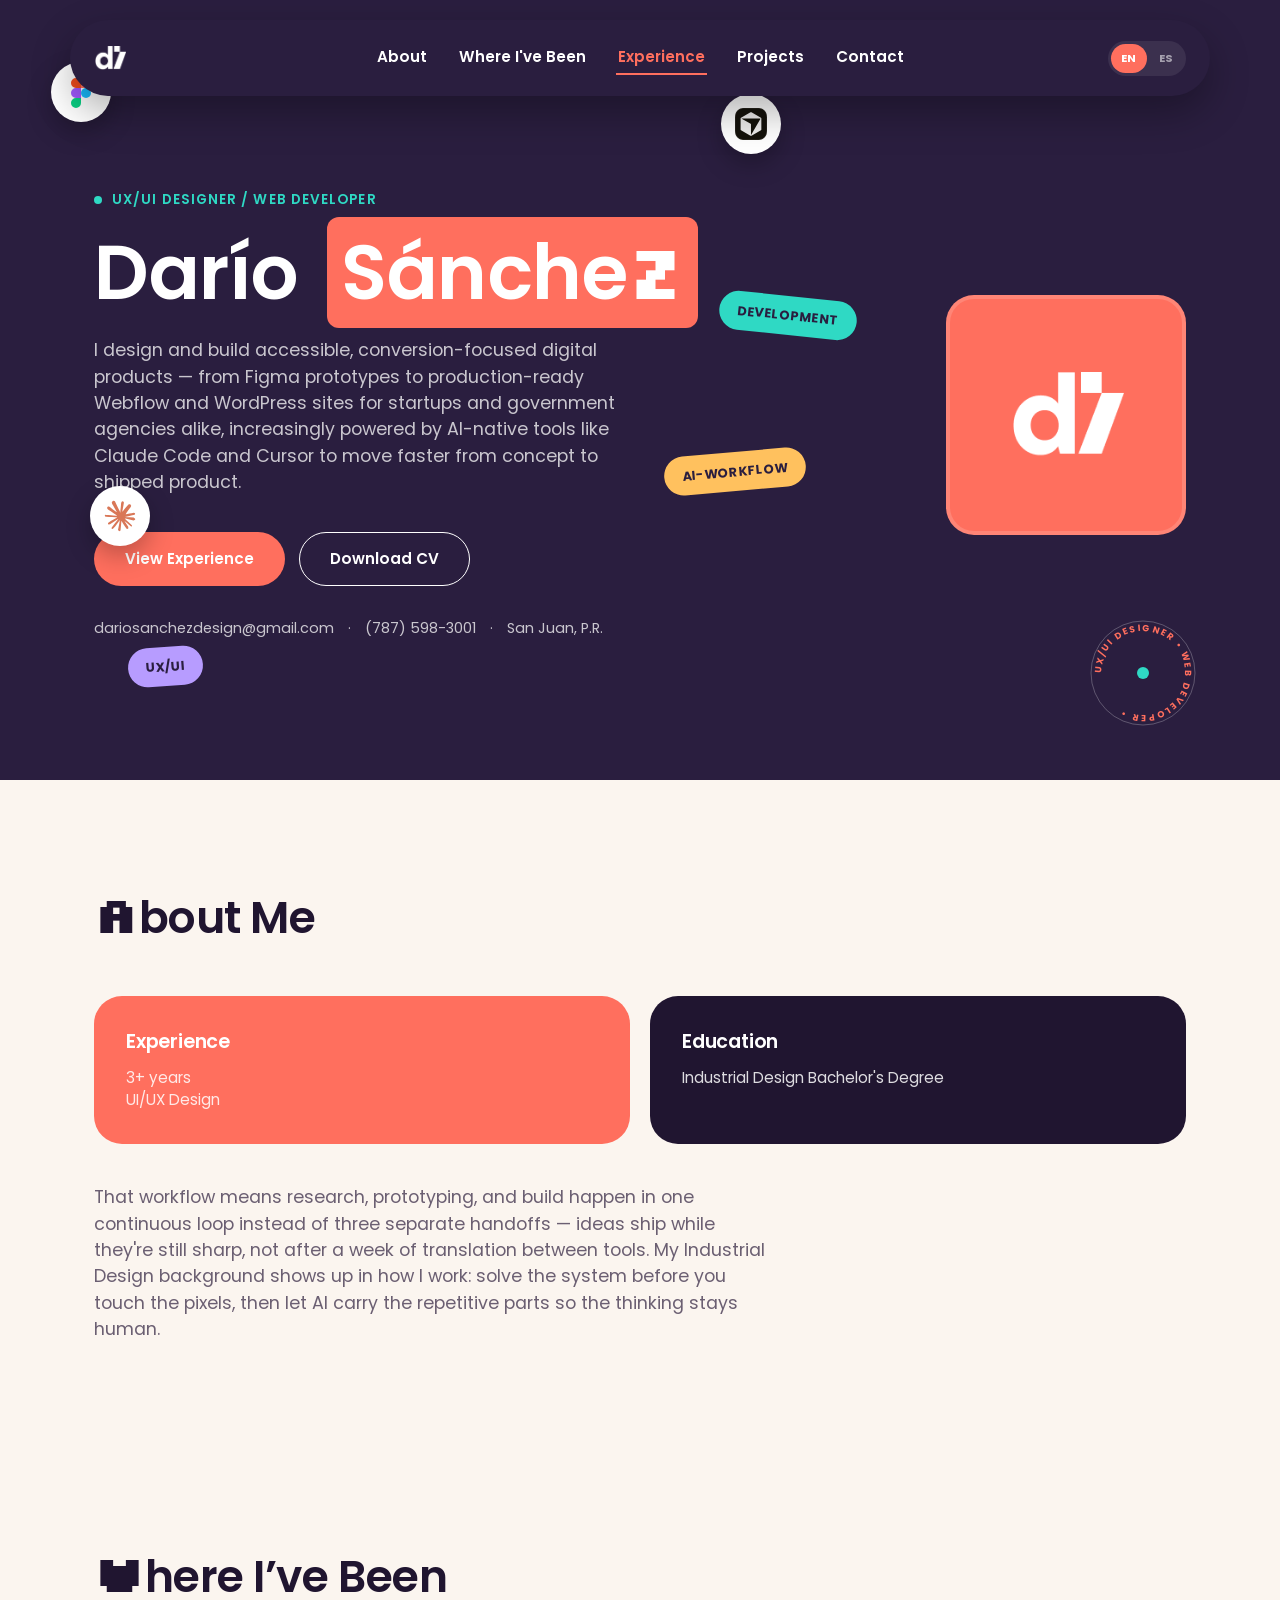
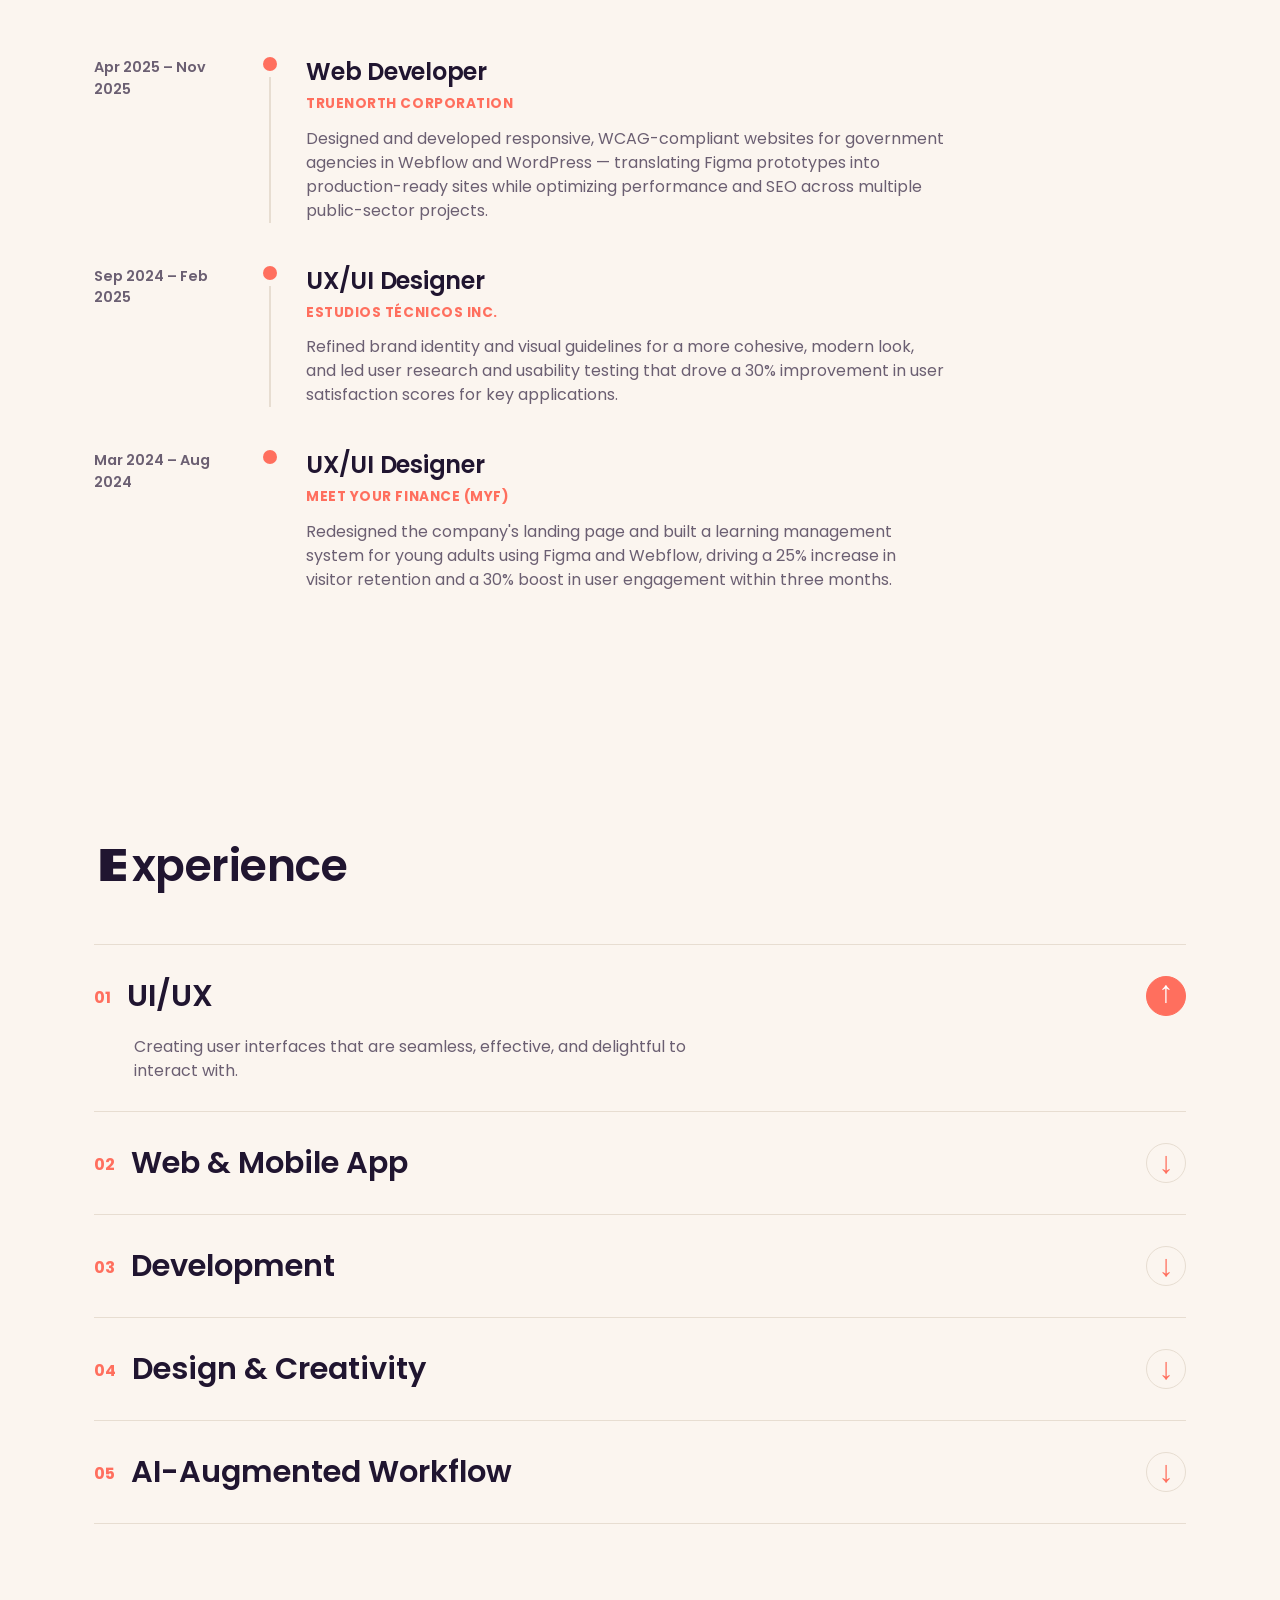
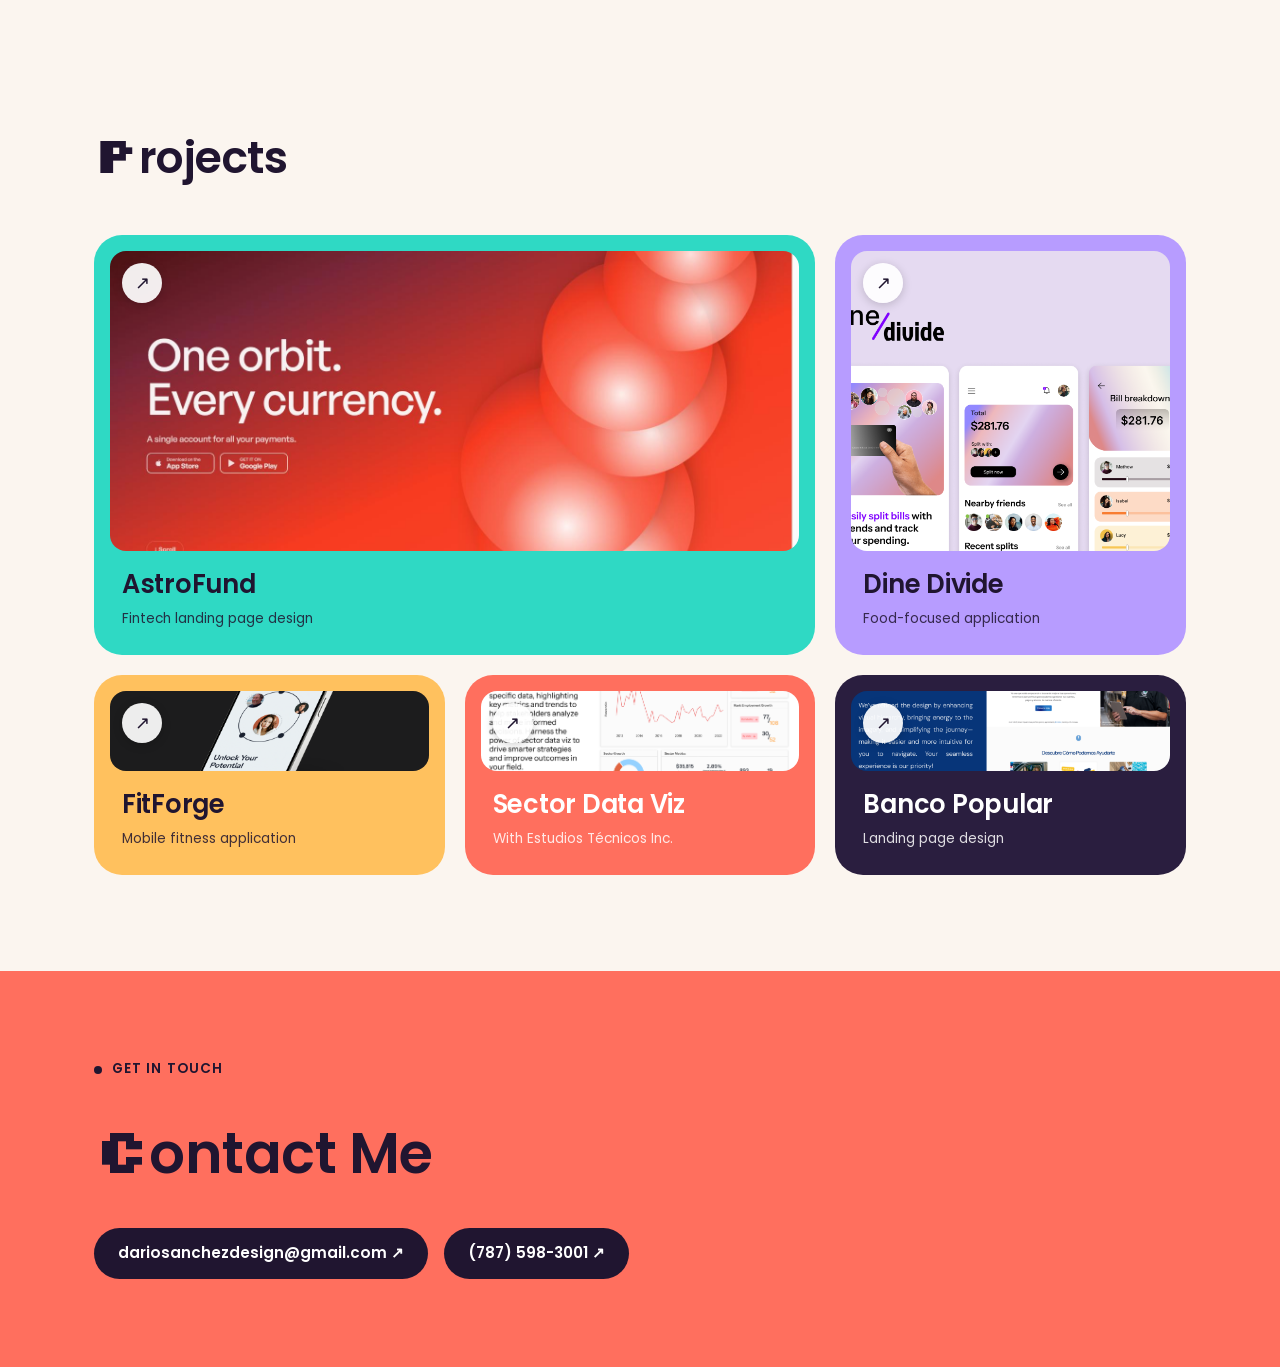
==== commit c4fc8710: "Rewrite About paragraph to continue the hero's AI-workflow point Drops the "recent graduate" framing" ====
--- a/index.html
+++ b/index.html
@@ -96,7 +96,7 @@
           <p data-i18n="about.stat.education.degree">Industrial Design Bachelor's Degree</p>
         </div>
       </div>
-      <p class="about-copy" data-i18n="about.copy">As a recent Industrial Design graduate transitioning into UI/UX Design, I bring a fresh perspective and a passion for crafting intuitive, user-centered designs. My background in Industrial Design equips me with a unique blend of problem-solving skills and aesthetic sensibility, which I now channel into the digital space.</p>
+      <p class="about-copy" data-i18n="about.copy">That workflow means research, prototyping, and build happen in one continuous loop instead of three separate handoffs — ideas ship while they're still sharp, not after a week of translation between tools. My Industrial Design background shows up in how I work: solve the system before you touch the pixels, then let AI carry the repetitive parts so the thinking stays human.</p>
     </div>
   </section>
 
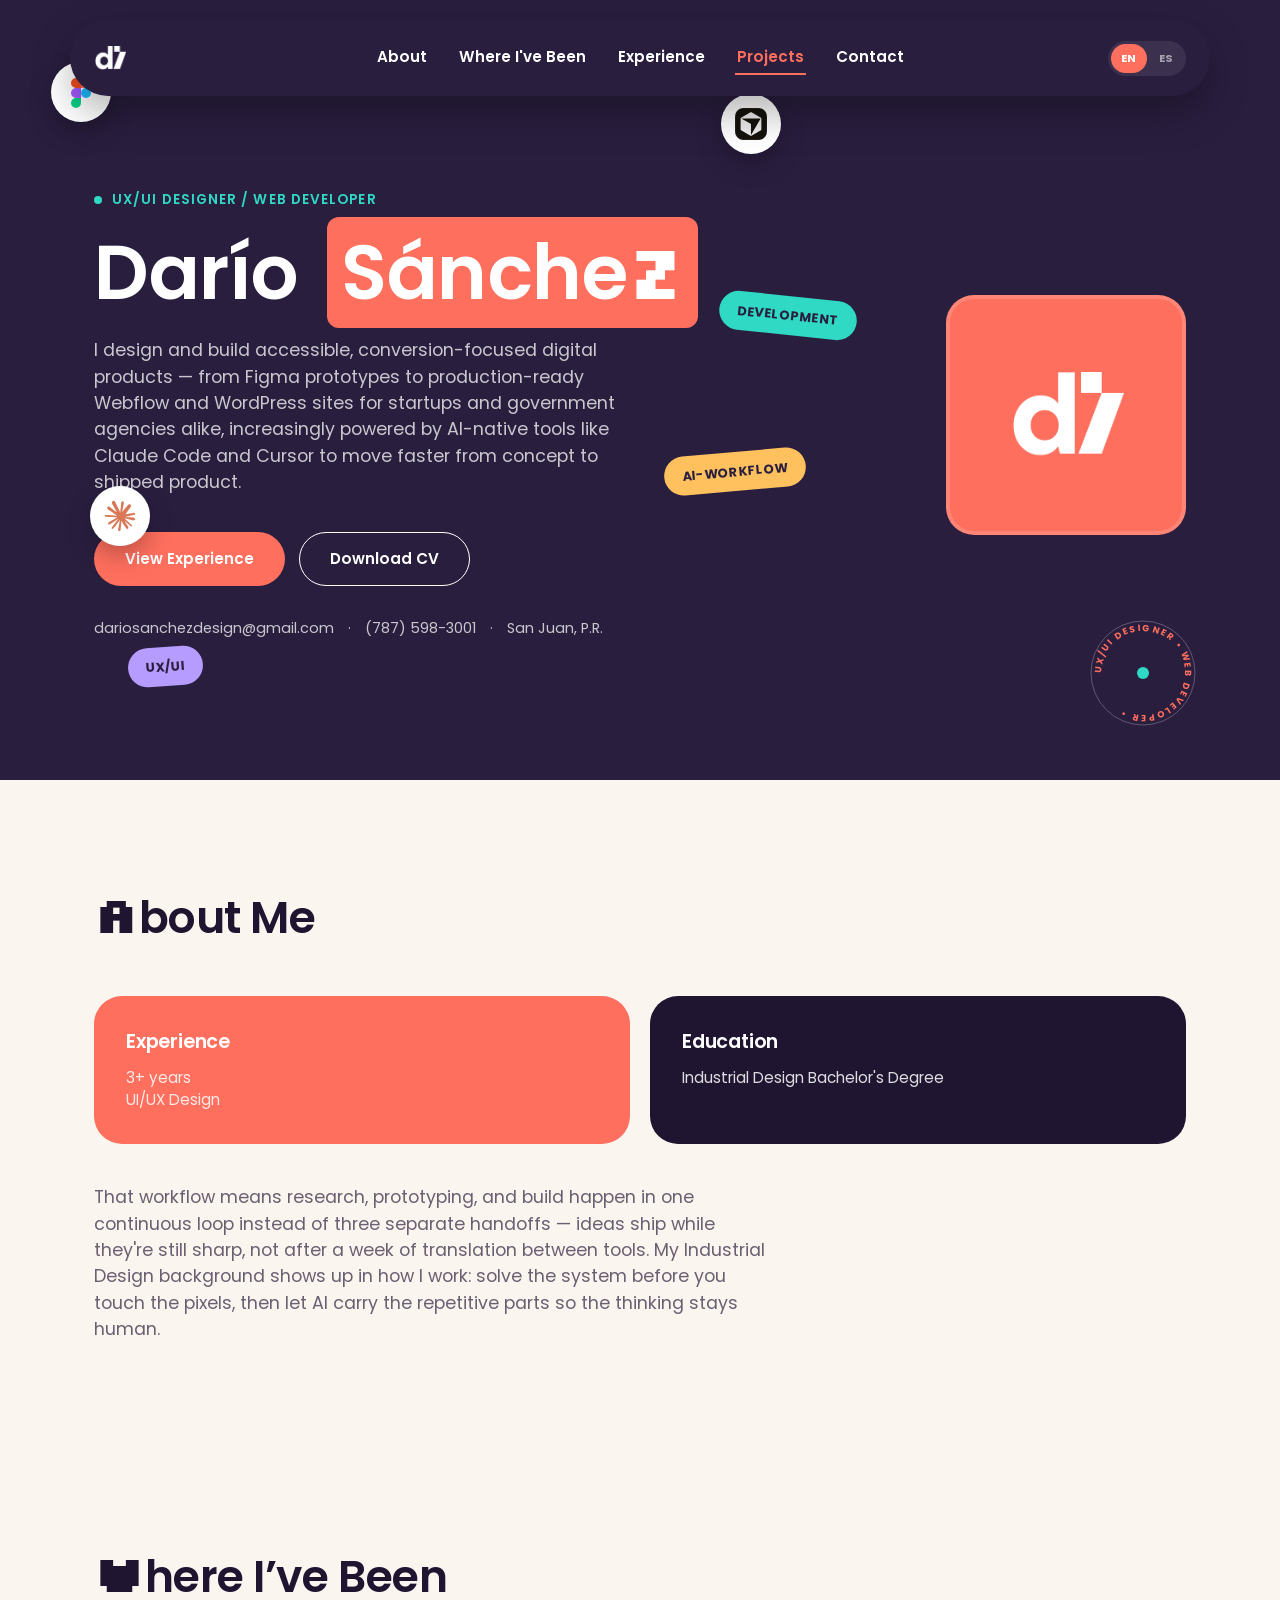
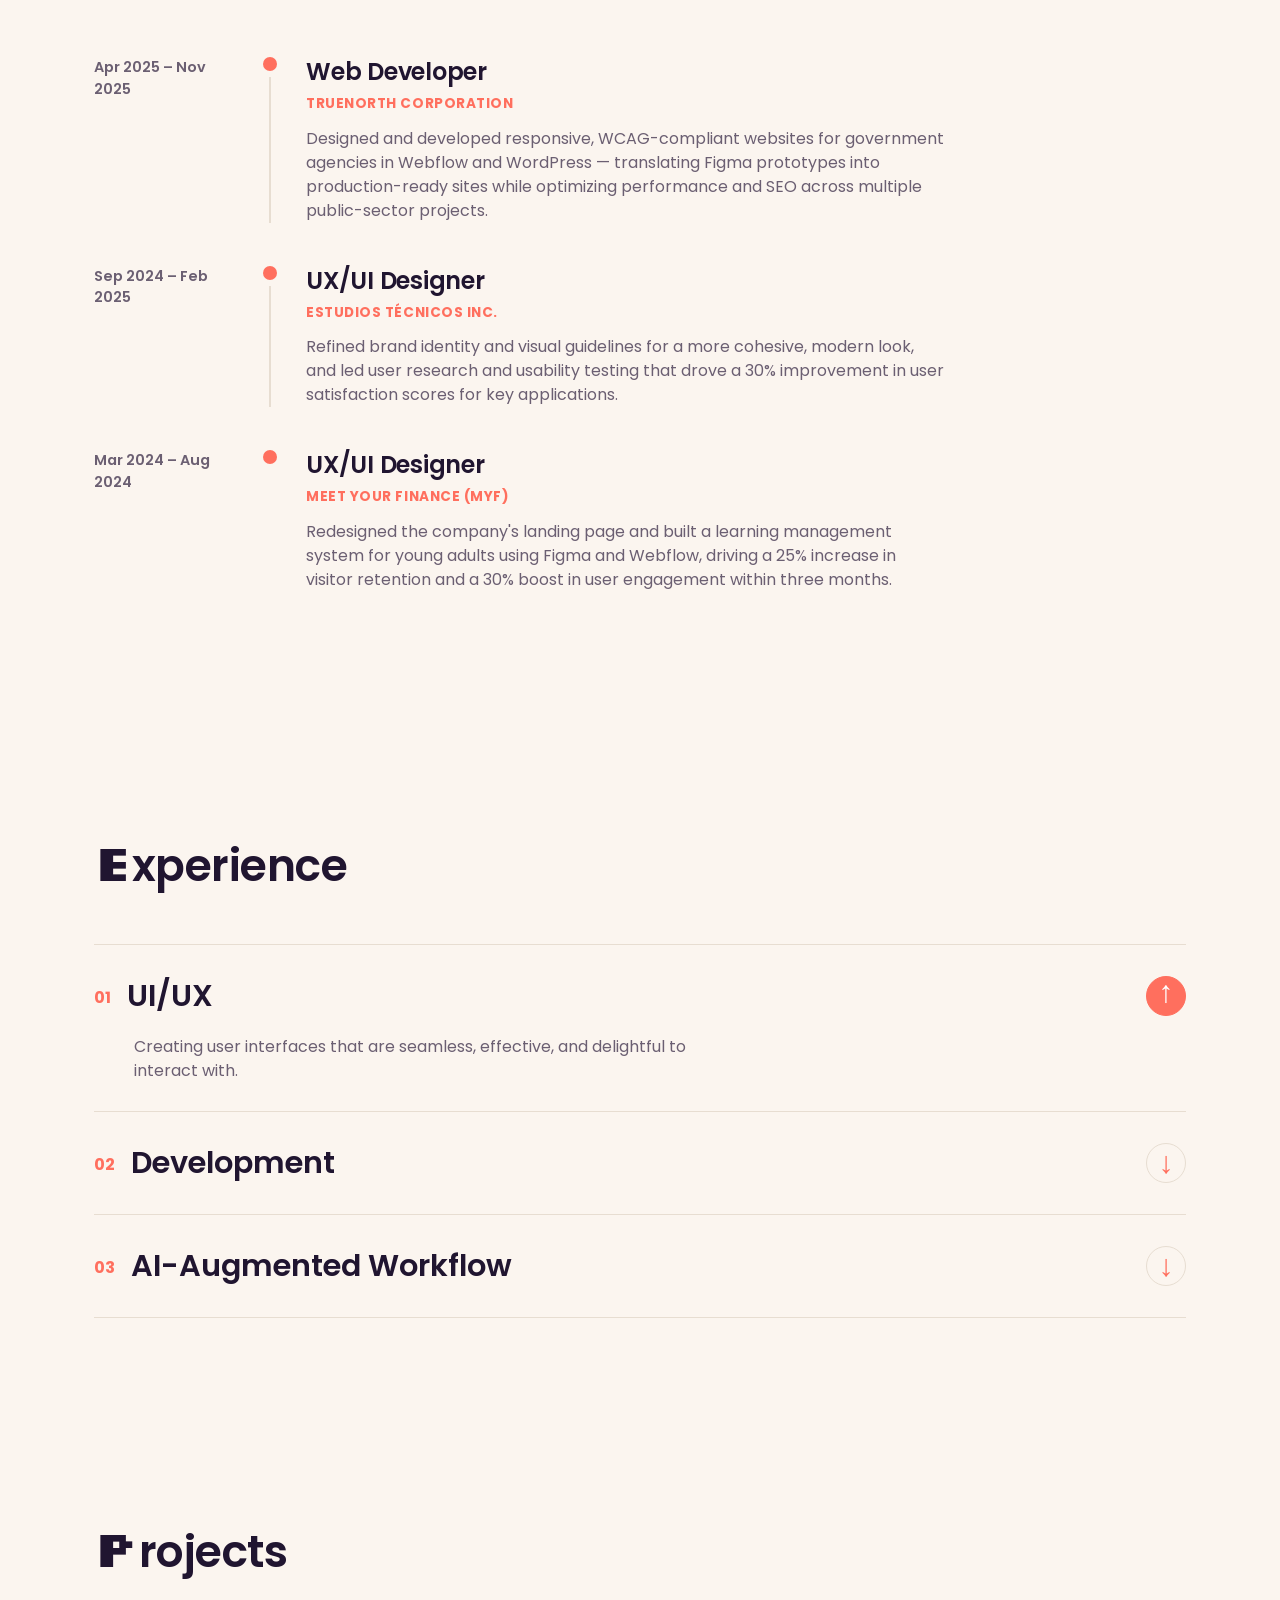
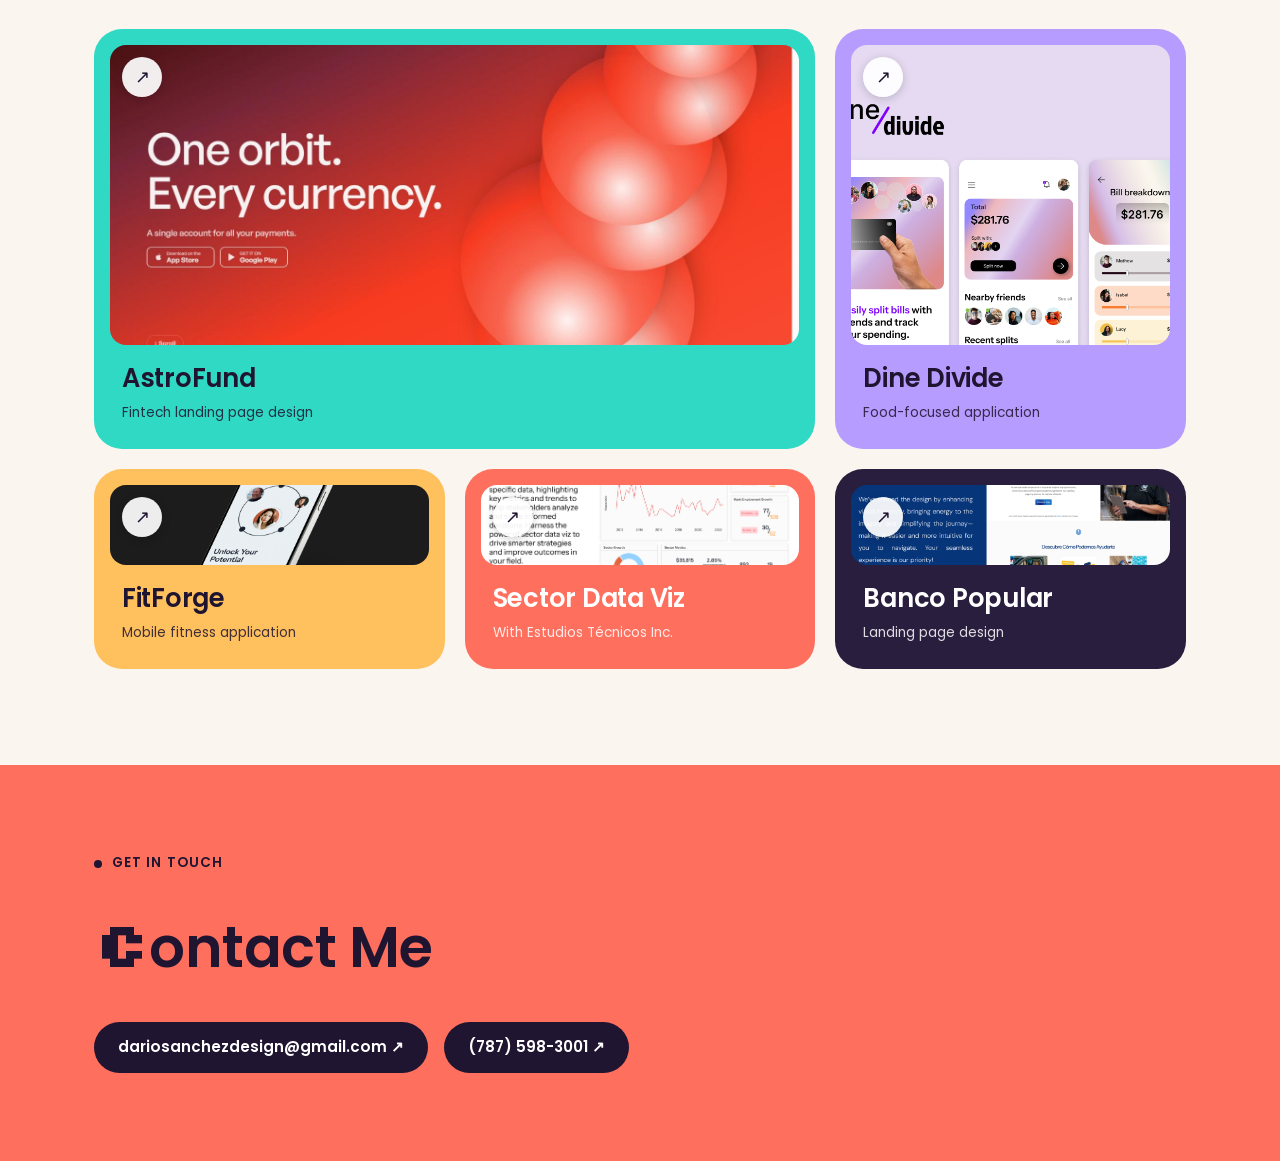
==== commit 0b84b161: "Trim Experience accordion to UI/UX, Development, AI-Augmented Workflow Removed the Web & Mobile App " ====
--- a/index.html
+++ b/index.html
@@ -144,19 +144,11 @@
           <div class="service-panel"><div class="service-body"><p data-i18n="experience.01.body">Creating user interfaces that are seamless, effective, and delightful to interact with.</p></div></div>
         </div>
         <div class="service-item">
-          <button type="button" class="service-header" aria-expanded="false"><span><span class="index">02</span><span data-i18n="experience.02.title">Web &amp; Mobile App</span></span><span class="chev">↓</span></button>
-          <div class="service-panel"><div class="service-body"><p data-i18n="experience.02.body">Turning concepts into outstanding web and mobile application experiences.</p></div></div>
+          <button type="button" class="service-header" aria-expanded="false"><span><span class="index">02</span><span data-i18n="experience.03.title">Development</span></span><span class="chev">↓</span></button>
+          <div class="service-panel"><div class="service-body"><p data-i18n="experience.03.body">Realizing your vision through cutting-edge technology and modern design innovations.</p></div></div>
         </div>
         <div class="service-item">
-          <button type="button" class="service-header" aria-expanded="false"><span><span class="index">03</span><span data-i18n="experience.03.title">Development</span></span><span class="chev">↓</span></button>
-          <div class="service-panel"><div class="service-body"><p data-i18n="experience.03.body">Realizing your vision through cutting-edge technology and modern design innovations.</p></div></div>
-        </div>
-        <div class="service-item">
-          <button type="button" class="service-header" aria-expanded="false"><span><span class="index">04</span><span data-i18n="experience.04.title">Design &amp; Creativity</span></span><span class="chev">↓</span></button>
-          <div class="service-panel"><div class="service-body"><p data-i18n="experience.04.body">Creating visually captivating designs that resonate with your audience.</p></div></div>
-        </div>
-        <div class="service-item">
-          <button type="button" class="service-header" aria-expanded="false"><span><span class="index">05</span><span data-i18n="experience.05.title">AI-Augmented Workflow</span></span><span class="chev">↓</span></button>
+          <button type="button" class="service-header" aria-expanded="false"><span><span class="index">03</span><span data-i18n="experience.05.title">AI-Augmented Workflow</span></span><span class="chev">↓</span></button>
           <div class="service-panel"><div class="service-body"><p data-i18n="experience.05.body">Pairing design craft with AI-native tools like Figma, Claude Code, and Cursor to move from idea to working product faster — without cutting corners on quality.</p></div></div>
         </div>
       </div>
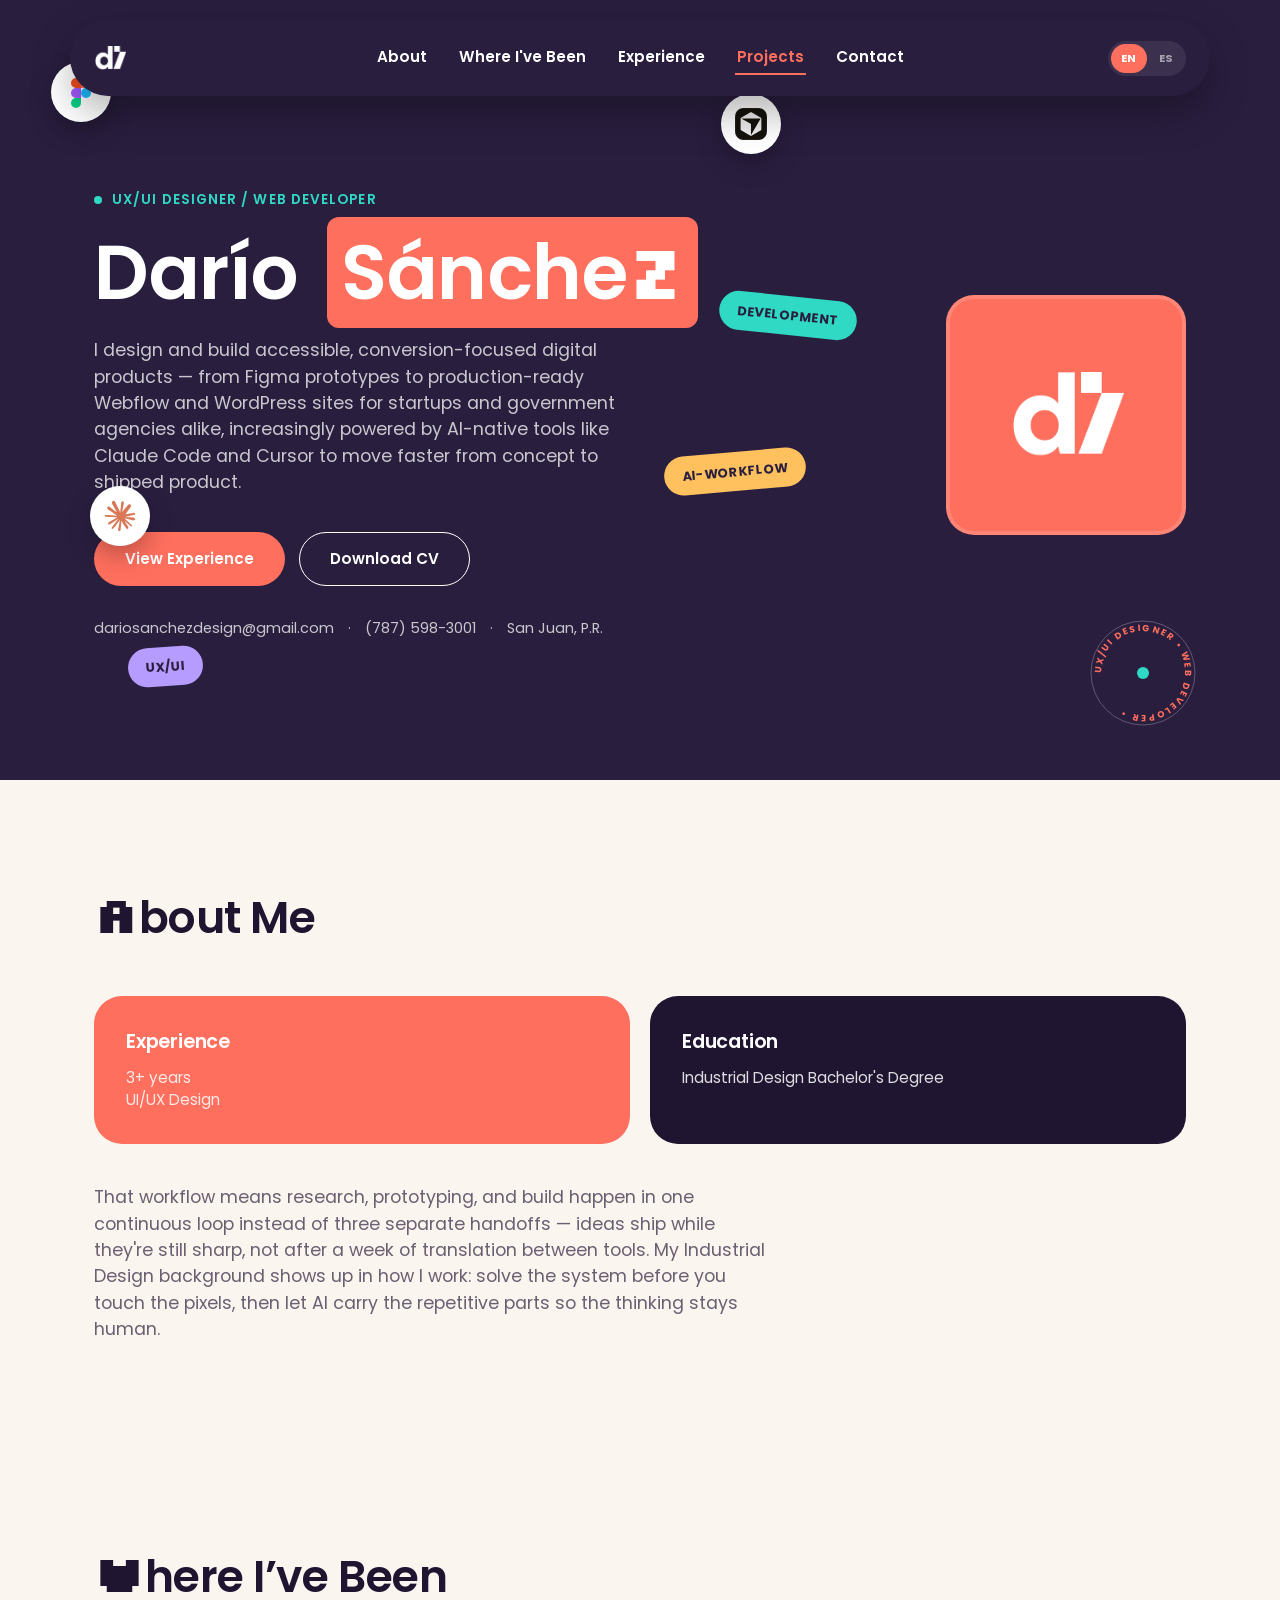
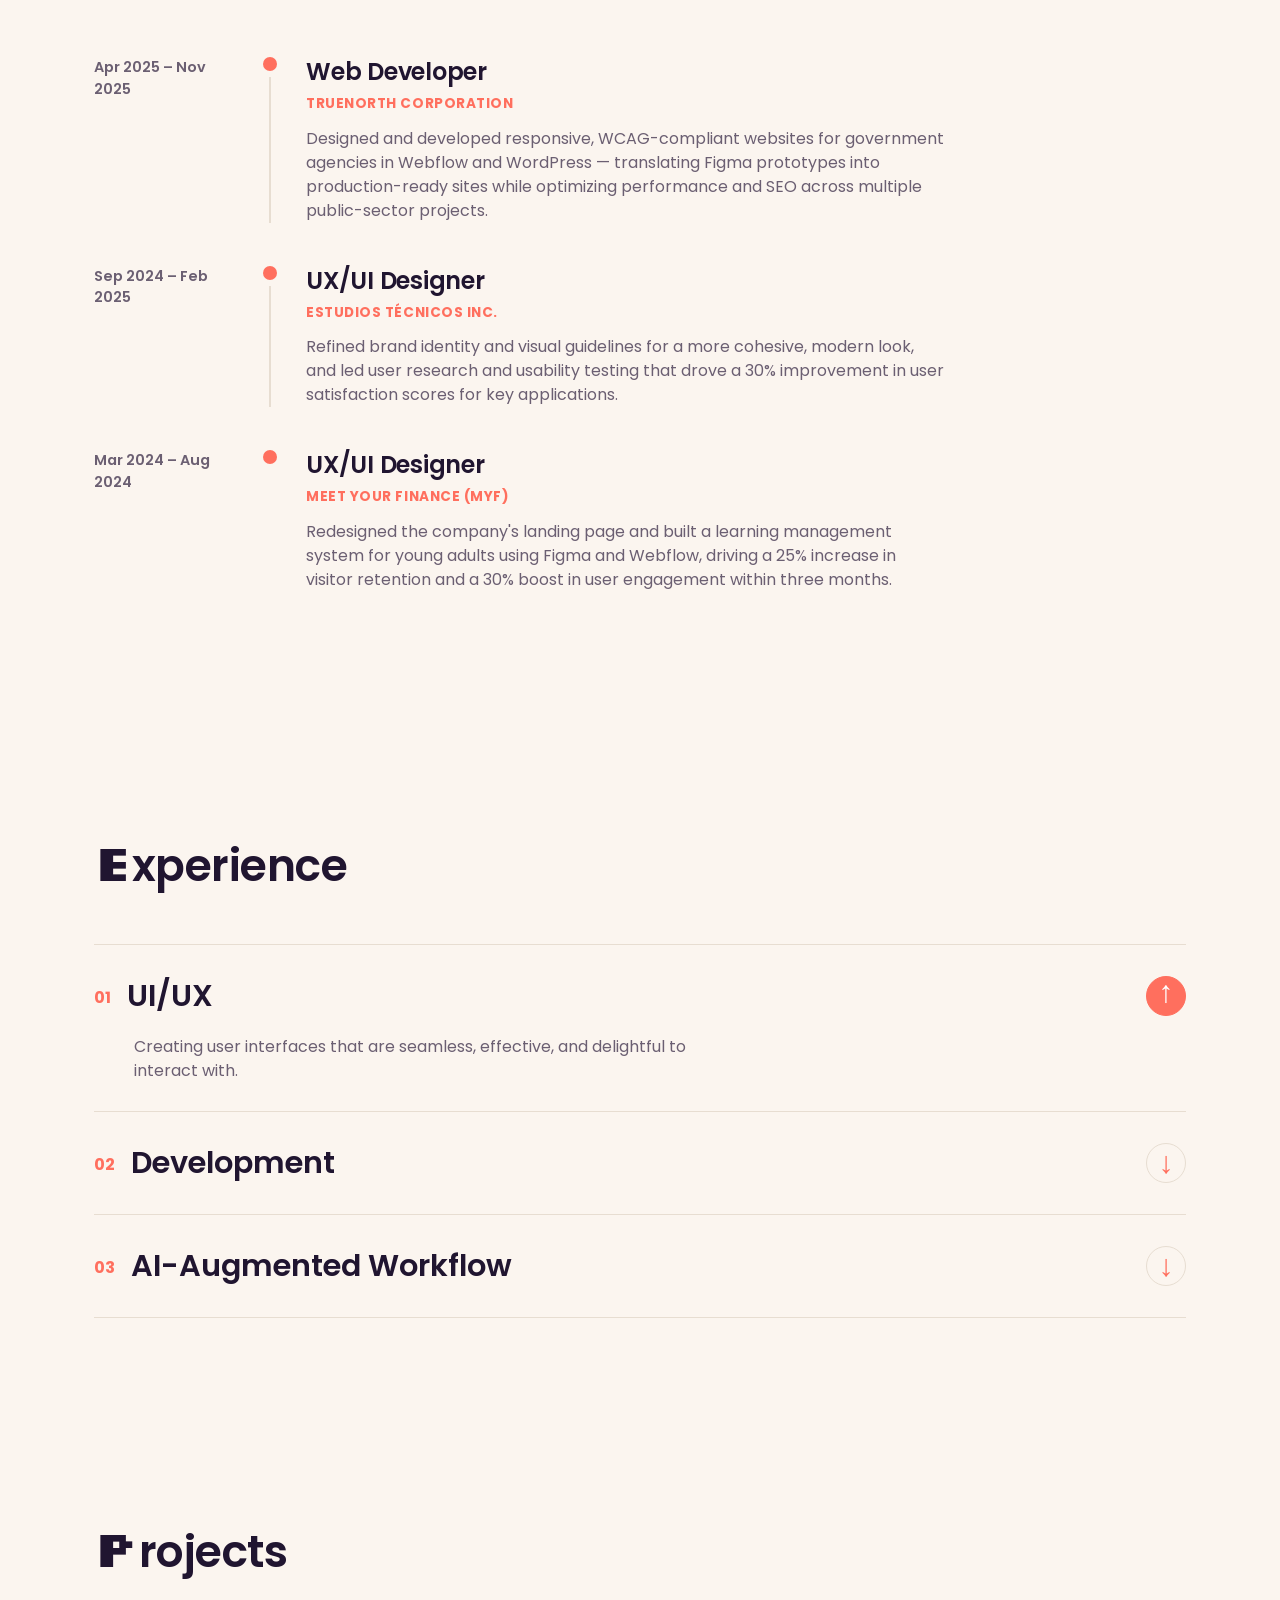
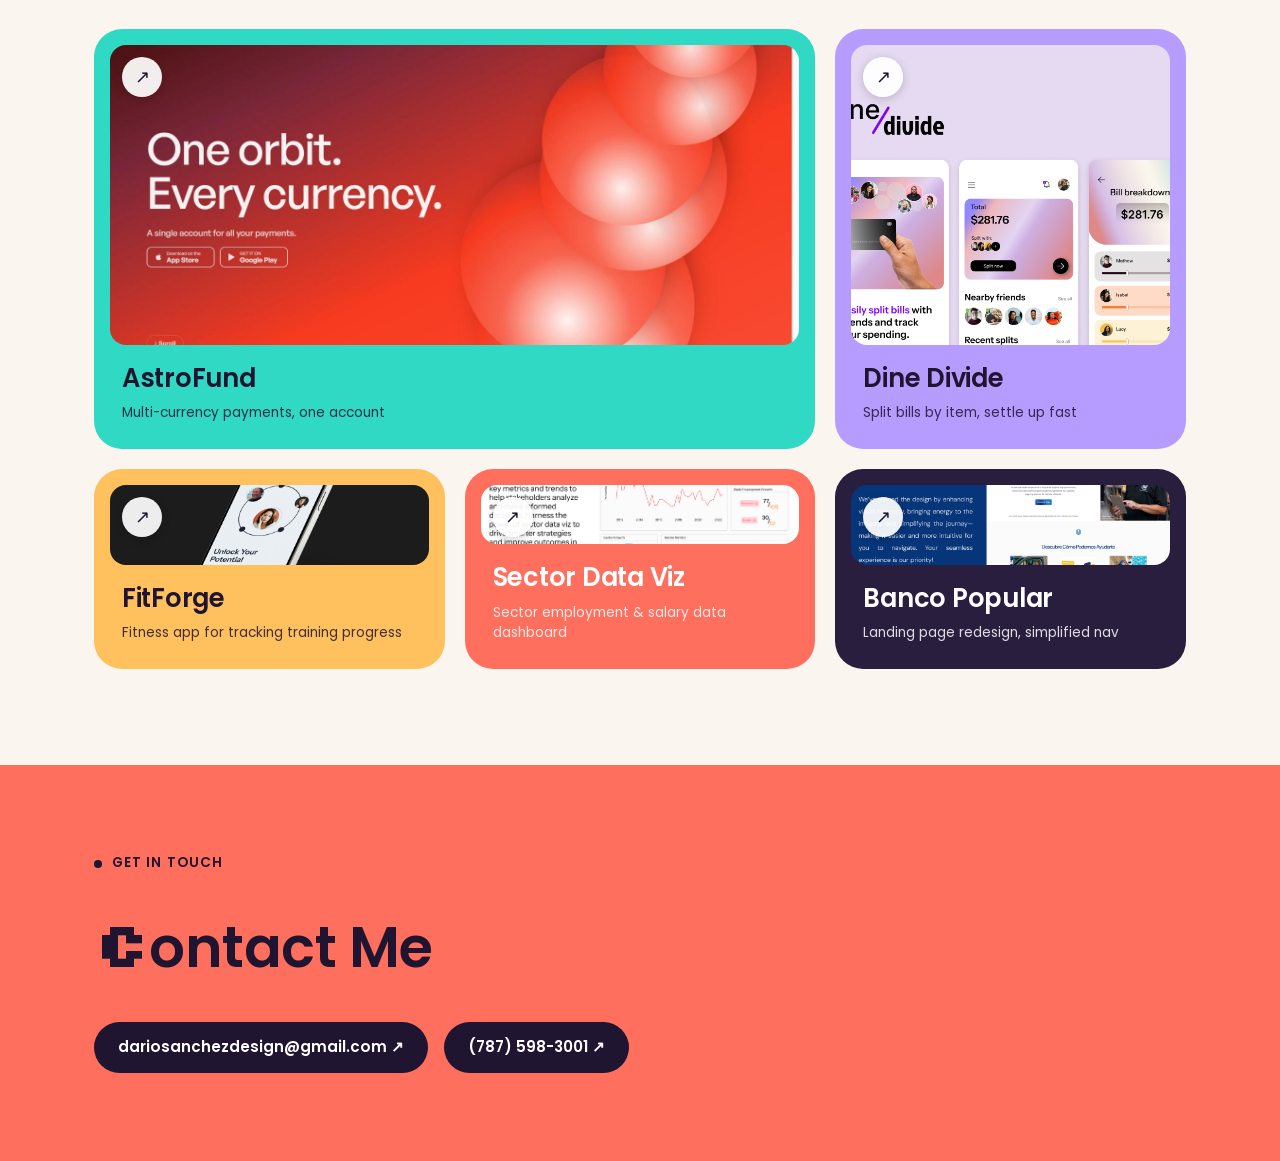
==== commit 6fa33b9e: "Rewrite project card captions and detail-page taglines Replaced generic category labels (e.g. "Mobil" ====
--- a/index.html
+++ b/index.html
@@ -162,27 +162,27 @@
         <a class="project-tile" href="projects/astrofund.html">
           <span class="tile-arrow">↗</span>
           <div class="tile-thumb"><img src="assets/projects/astrofund/frame-1.jpg" alt="AstroFund hero screen"></div>
-          <div class="tile-text"><h3>AstroFund</h3><p data-i18n="projects.astrofund.caption">Fintech landing page design</p></div>
+          <div class="tile-text"><h3>AstroFund</h3><p data-i18n="projects.astrofund.caption">Multi-currency payments, one account</p></div>
         </a>
         <a class="project-tile" href="projects/dine-divide.html">
           <span class="tile-arrow">↗</span>
           <div class="tile-thumb"><img src="assets/projects/dine-divide/frame-1.png" alt="Dine Divide app screen"></div>
-          <div class="tile-text"><h3>Dine Divide</h3><p data-i18n="projects.dinedivide.caption">Food-focused application</p></div>
+          <div class="tile-text"><h3>Dine Divide</h3><p data-i18n="projects.dinedivide.caption">Split bills by item, settle up fast</p></div>
         </a>
         <a class="project-tile" href="projects/fitforge.html">
           <span class="tile-arrow">↗</span>
           <div class="tile-thumb"><img src="assets/projects/fitforge/frame-1.png" alt="FitForge app screen"></div>
-          <div class="tile-text"><h3>FitForge</h3><p data-i18n="projects.fitforge.caption">Mobile fitness application</p></div>
+          <div class="tile-text"><h3>FitForge</h3><p data-i18n="projects.fitforge.caption">Fitness app for tracking training progress</p></div>
         </a>
         <a class="project-tile" href="projects/sector-data-viz.html">
           <span class="tile-arrow">↗</span>
           <div class="tile-thumb"><img src="assets/projects/sector-data-viz/frame-2.png" alt="Sector Data Viz dashboard screen"></div>
-          <div class="tile-text"><h3>Sector Data Viz</h3><p data-i18n="projects.sectordataviz.caption">With Estudios Técnicos Inc.</p></div>
+          <div class="tile-text"><h3>Sector Data Viz</h3><p data-i18n="projects.sectordataviz.caption">Sector employment &amp; salary data dashboard</p></div>
         </a>
         <a class="project-tile" href="projects/banco-popular-landing-page.html">
           <span class="tile-arrow">↗</span>
           <div class="tile-thumb"><img src="assets/projects/banco-popular/frame-2.png" alt="Banco Popular landing page screen"></div>
-          <div class="tile-text"><h3>Banco Popular</h3><p data-i18n="projects.bancopopular.caption">Landing page design</p></div>
+          <div class="tile-text"><h3>Banco Popular</h3><p data-i18n="projects.bancopopular.caption">Landing page redesign, simplified nav</p></div>
         </a>
       </div>
     </div>
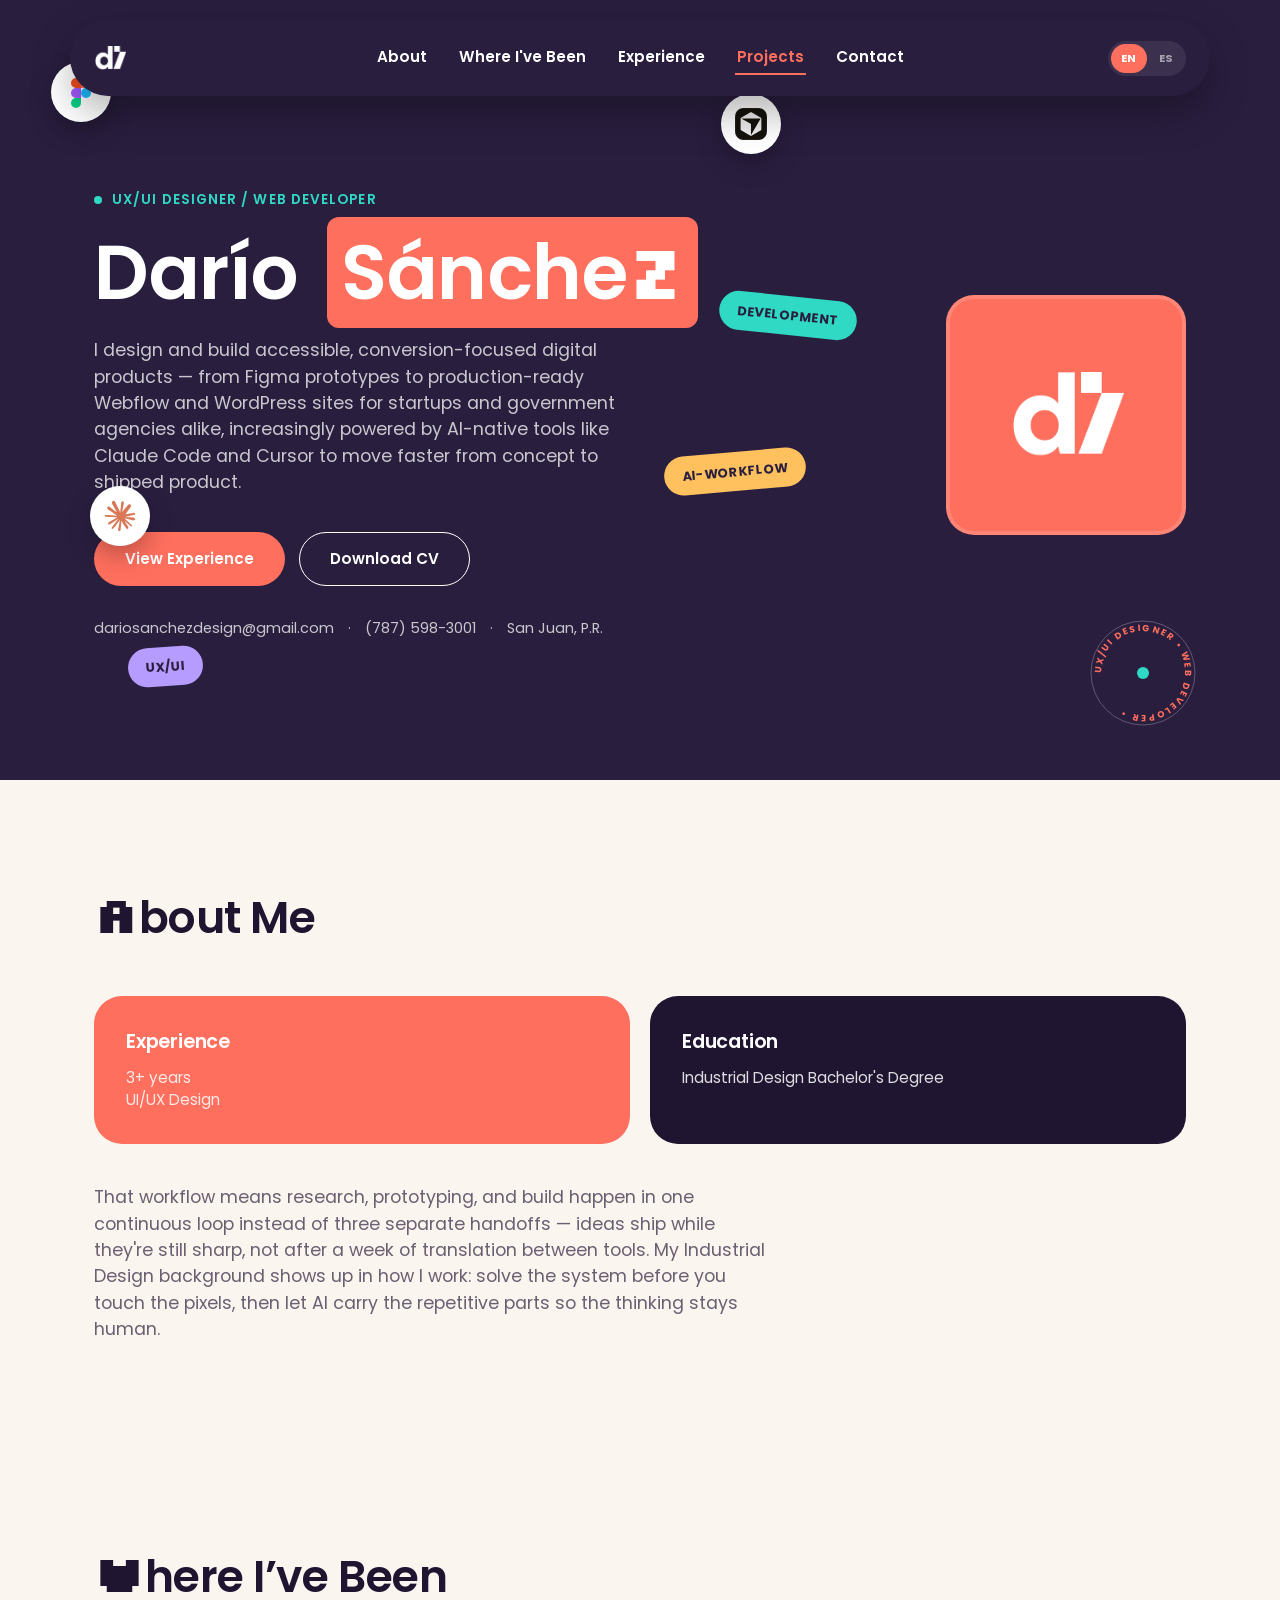
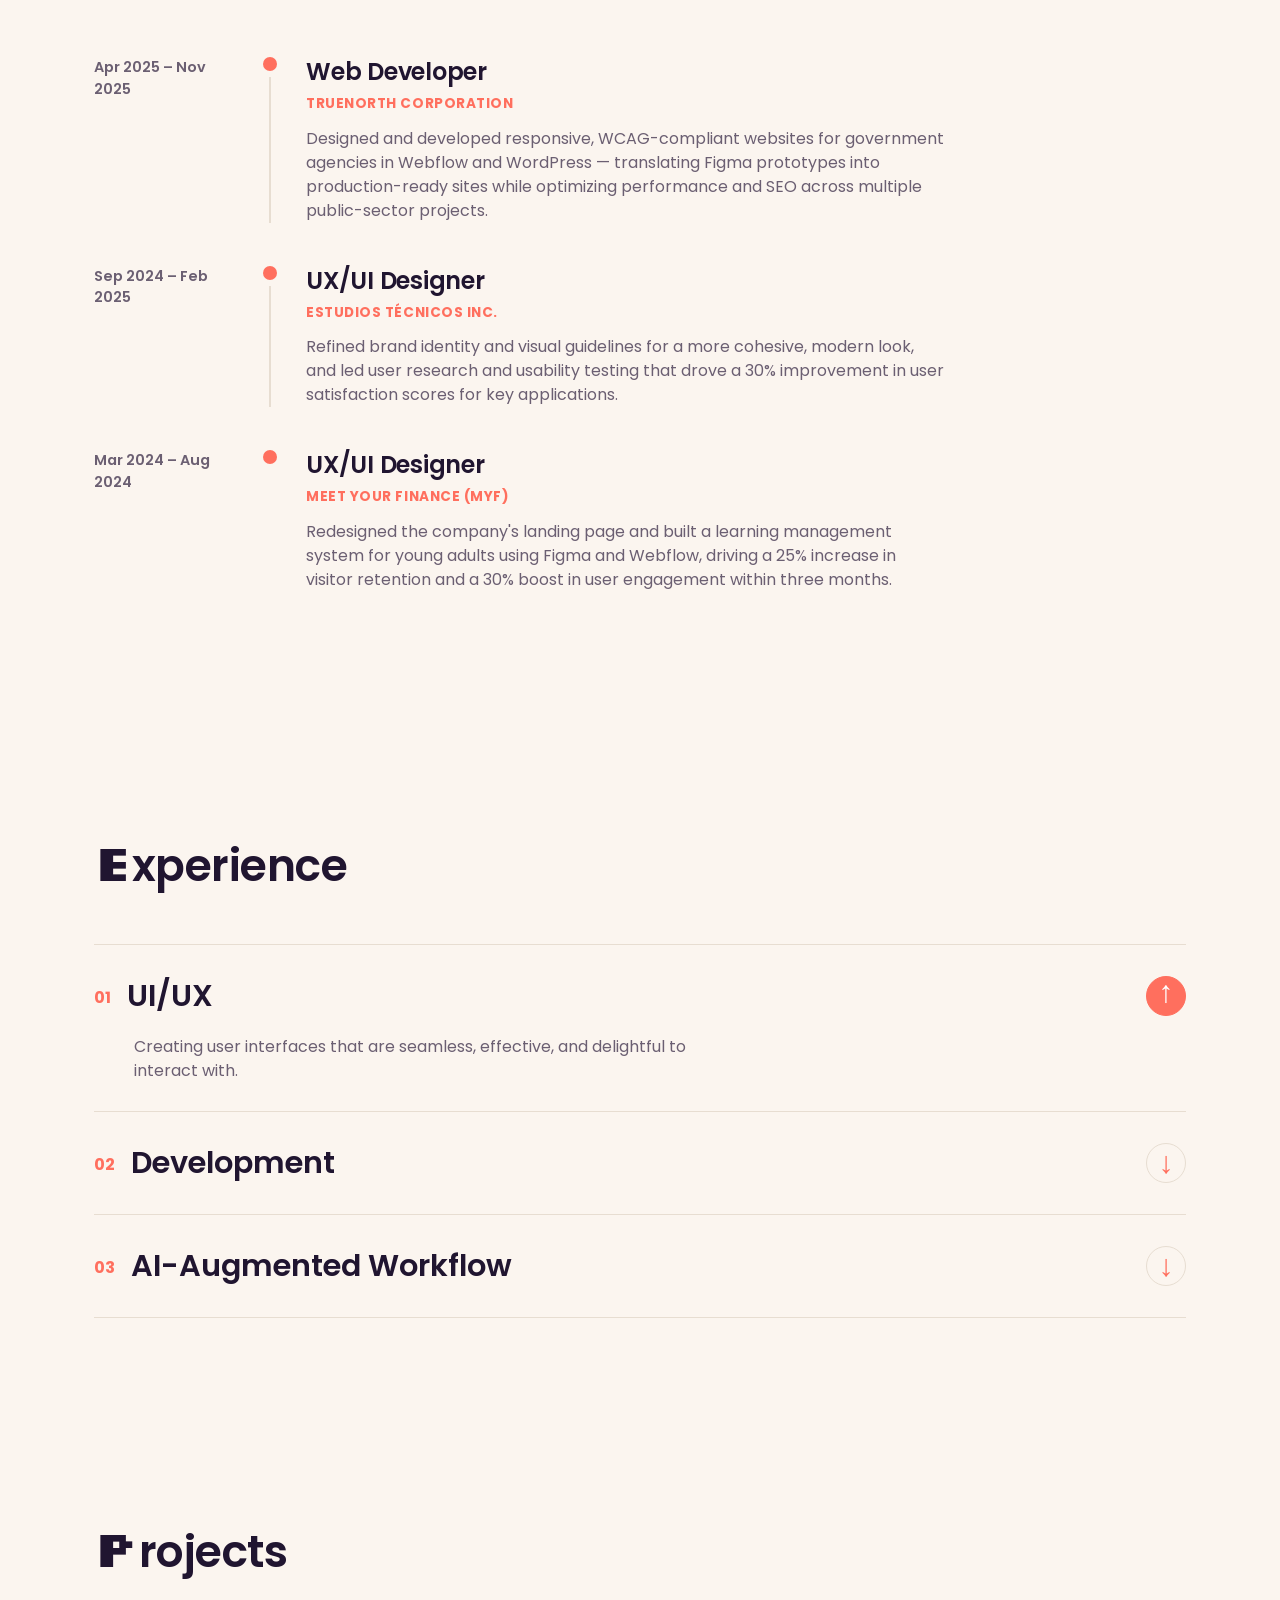
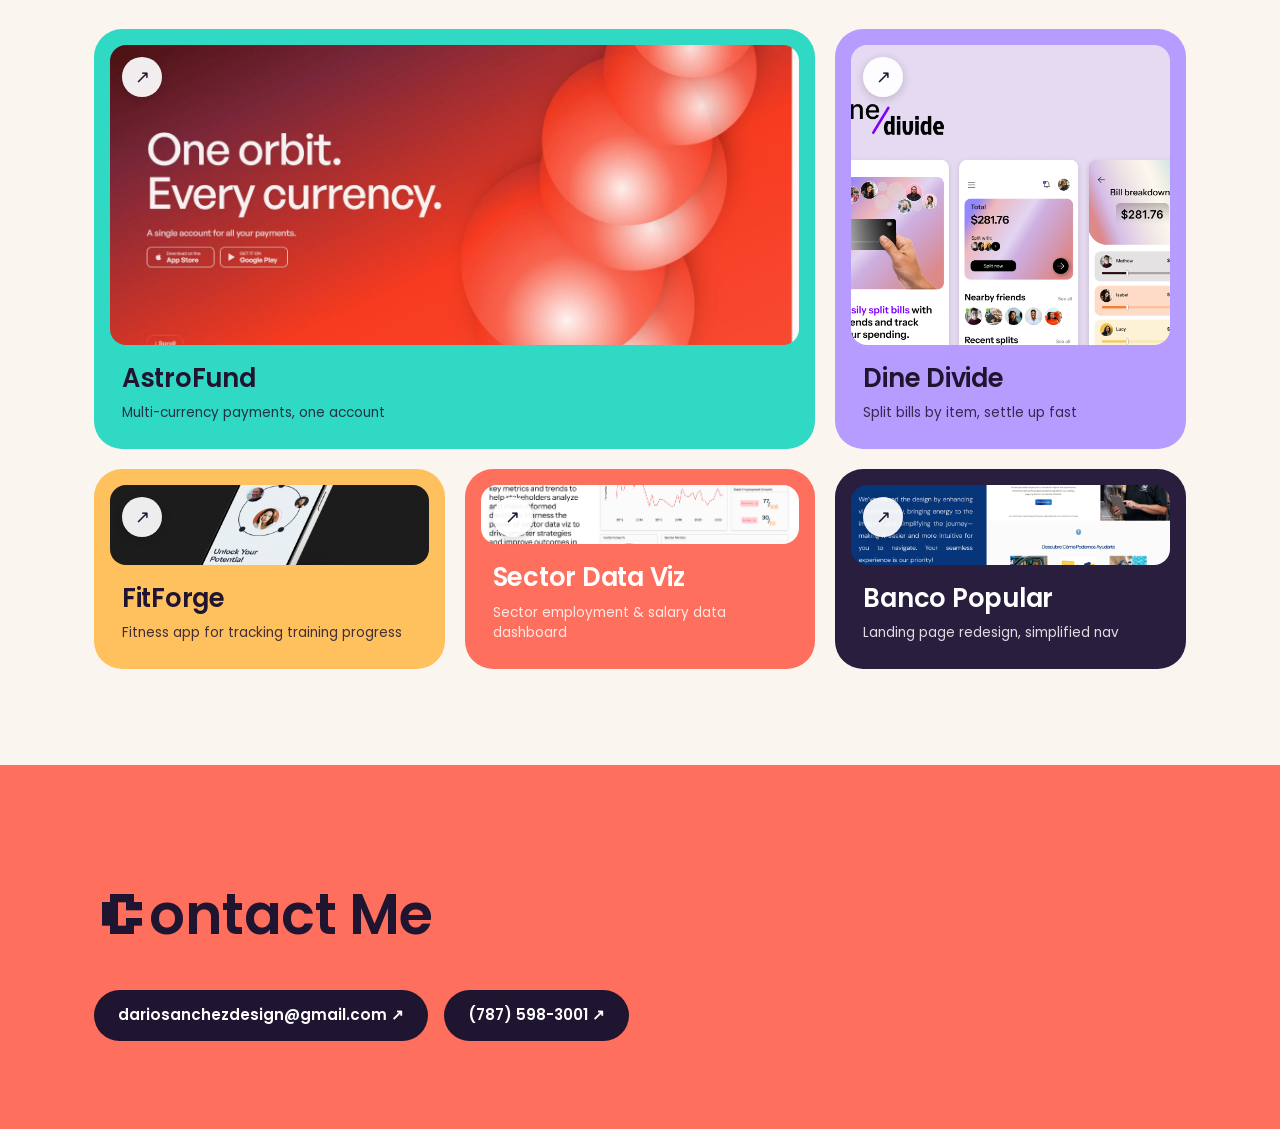
==== commit 694395cb: "Remove redundant "Get In Touch" eyebrow above "Contact Me" Both lines said the same thing in two typ" ====
--- a/index.html
+++ b/index.html
@@ -191,7 +191,6 @@
 
 <footer class="site-footer" id="contact">
   <div class="container footer-inner">
-    <p class="eyebrow" style="color: var(--ink);"><span class="dot" style="background: var(--ink);"></span><span data-i18n="footer.eyebrow">Get In Touch</span></p>
     <h2 data-i18n="footer.title" data-i18n-first><span class="win95-letter">C</span>ontact Me</h2>
     <div class="footer-links">
       <a href="mailto:dariosanchezdesign@gmail.com">dariosanchezdesign@gmail.com ↗</a>
